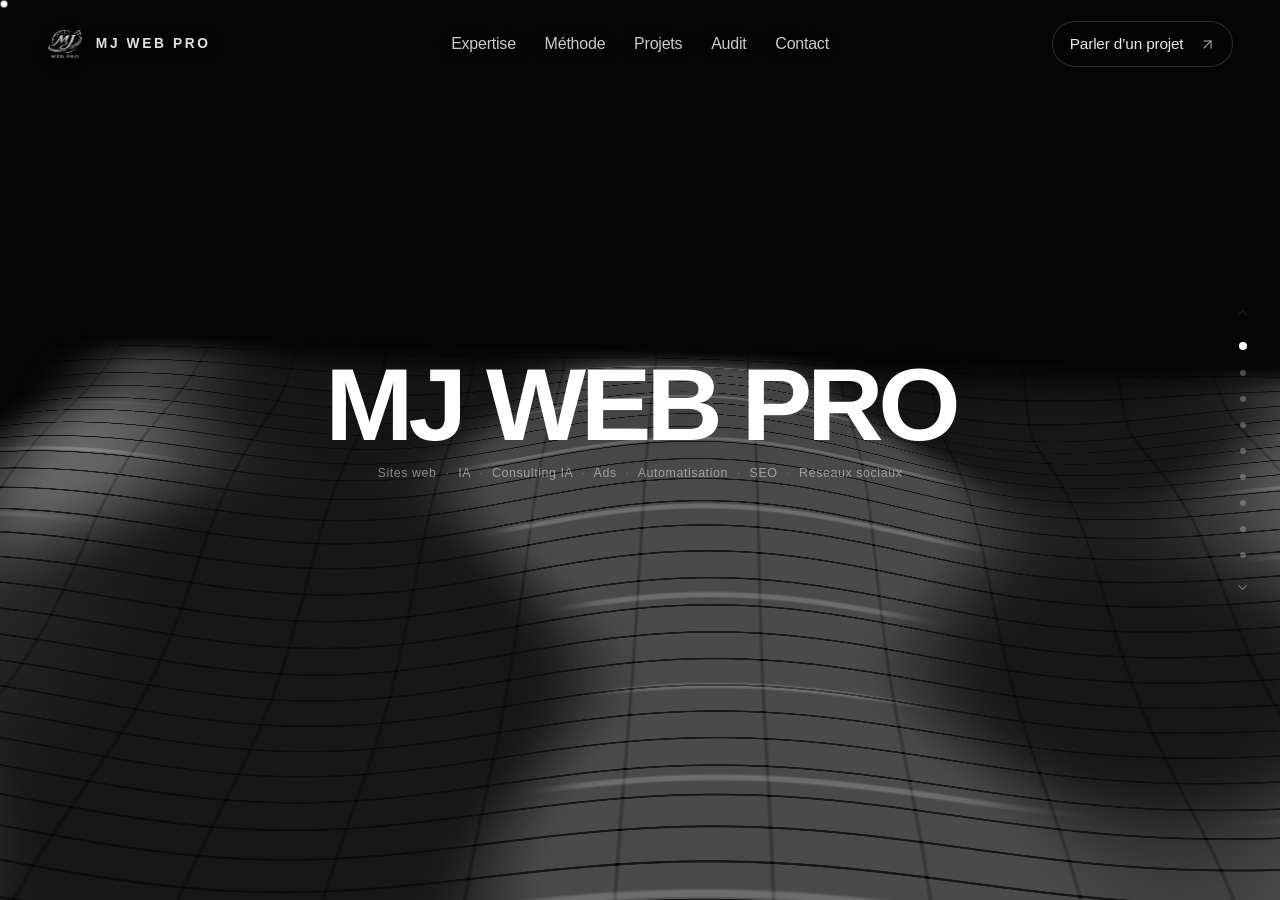
==== index.html @ 145a4f32 "Aerer les contacts sur ordinateur et distinguer les reseaux secondaires" ====
<!doctype html>
<html lang="fr" class="dark bg-[#050505] text-[#ededed]">
  <head>
    <meta http-equiv="Content-Security-Policy" content="default-src 'self'; script-src 'self'; style-src 'self' 'unsafe-inline'; img-src 'self' data:; font-src 'self'; connect-src 'self'; media-src 'self'; object-src 'none'; base-uri 'none'; form-action 'self'; manifest-src 'self'; upgrade-insecure-requests" />
    <meta charset="UTF-8" />
    <meta name="viewport" content="width=device-width, initial-scale=1.0" />
    <title>MJ Web Pro | Agence digitale &amp; accompagnement sur mesure</title>
    <meta name="description" content="MJ Web Pro, votre partenaire pour l&#39;ensemble de vos besoins digitaux. De la stratégie à la réalisation, un accompagnement sur mesure pour développer votre entreprise." />
    <meta property="og:title" content="MJ WEB PRO" />
    <meta property="og:description" content="MJ Web Pro conçoit des sites web, automatisations et solutions IA pour aider les entreprises à être trouvées, convertir et gagner du temps." />
    <meta property="og:type" content="website" />
    <meta name="twitter:card" content="summary_large_image" />
    <meta property="og:url" content="https://mjwebpro.fr/" />
    <link rel="canonical" href="https://mjwebpro.fr/" />
    <script type="application/ld+json">{"@context":"https://schema.org","@type":"Organization","name":"MJ Web Pro","url":"https://mjwebpro.fr/","sameAs":["https://www.instagram.com/mjwebpro","https://www.youtube.com/channel/UC4ksY0fjE5H1-lNxwiElYeQ","https://www.tiktok.com/@mjwebpro","https://www.linkedin.com/company/mj-web-pro/","https://www.facebook.com/profile.php?id=61586849853356"]}</script>
    <meta name="theme-color" content="#000000" />
    <meta name="referrer" content="no-referrer" />
    <meta name="apple-mobile-web-app-capable" content="yes" />
    <meta name="apple-mobile-web-app-status-bar-style" content="black-translucent" />
    <meta name="apple-mobile-web-app-title" content="MJ WEB PRO" />
    <meta name="mobile-web-app-capable" content="yes" />
    <link rel="manifest" href="/manifest.webmanifest" />
    <link rel="apple-touch-icon" href="/mj-web-pro-logo.png" />
    <link rel="icon" href="/favicon.svg?v=4" type="image/svg+xml" />
    <script type="module" crossorigin src="/assets/index-contact-premium-20260923.js"></script>
    <link rel="stylesheet" crossorigin href="/assets/index-contact-premium-20260923.css">
  </head>
  <body class="bg-[#050505] text-[#ededed] overflow-x-hidden antialiased selection:bg-white/20 selection:text-white">
    <div id="root"></div>
  </body>
</html>
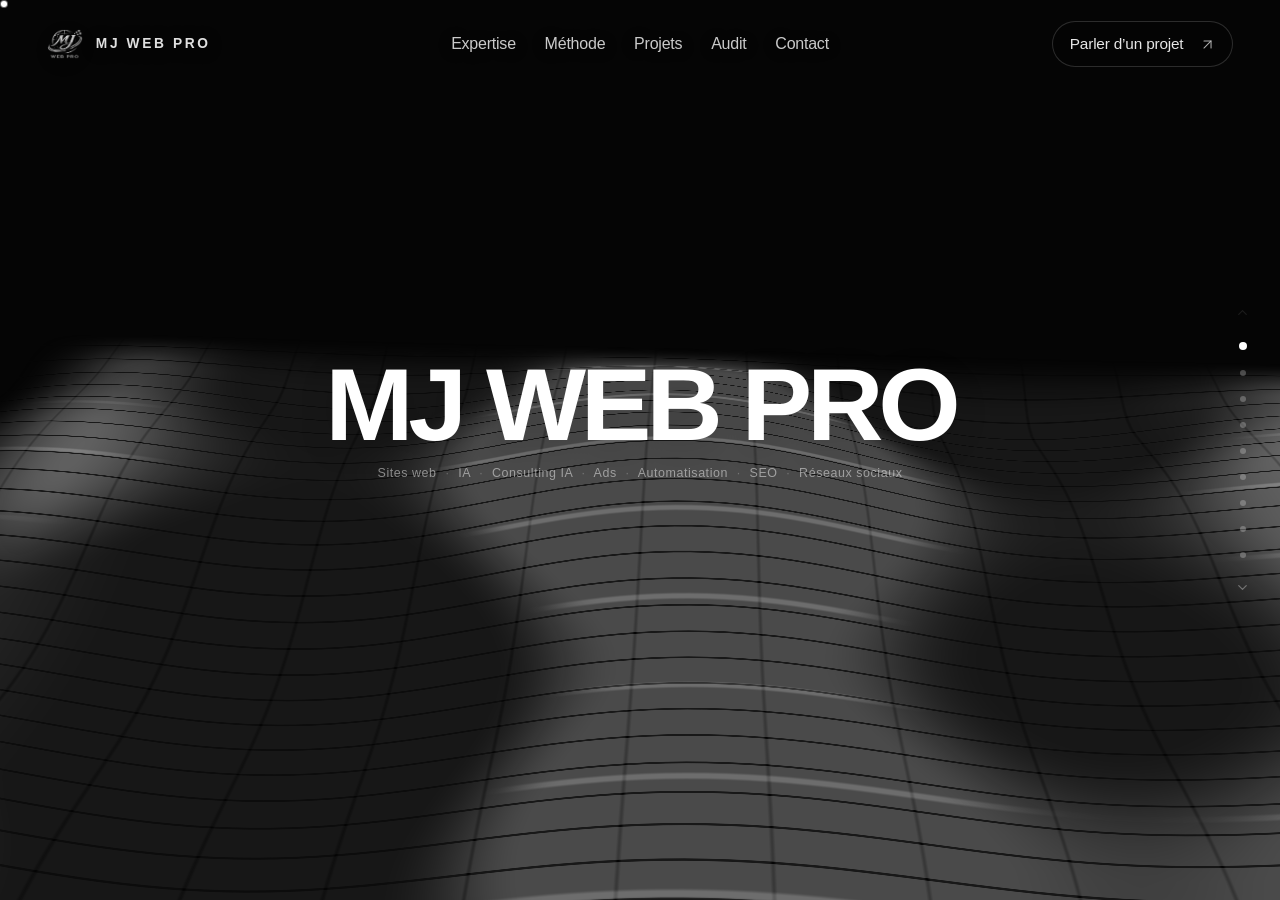
==== commit 989edc18: "Afficher les sept contacts en une colonne lisible sur ordinateur" ====
--- a/index.html
+++ b/index.html
@@ -23,7 +23,7 @@
     <link rel="apple-touch-icon" href="/mj-web-pro-logo.png" />
     <link rel="icon" href="/favicon.svg?v=4" type="image/svg+xml" />
     <script type="module" crossorigin src="/assets/index-contact-premium-20260923.js"></script>
-    <link rel="stylesheet" crossorigin href="/assets/index-contact-premium-20260923.css">
+    <link rel="stylesheet" crossorigin href="/assets/index-contact-vertical-20260923.css">
   </head>
   <body class="bg-[#050505] text-[#ededed] overflow-x-hidden antialiased selection:bg-white/20 selection:text-white">
     <div id="root"></div>
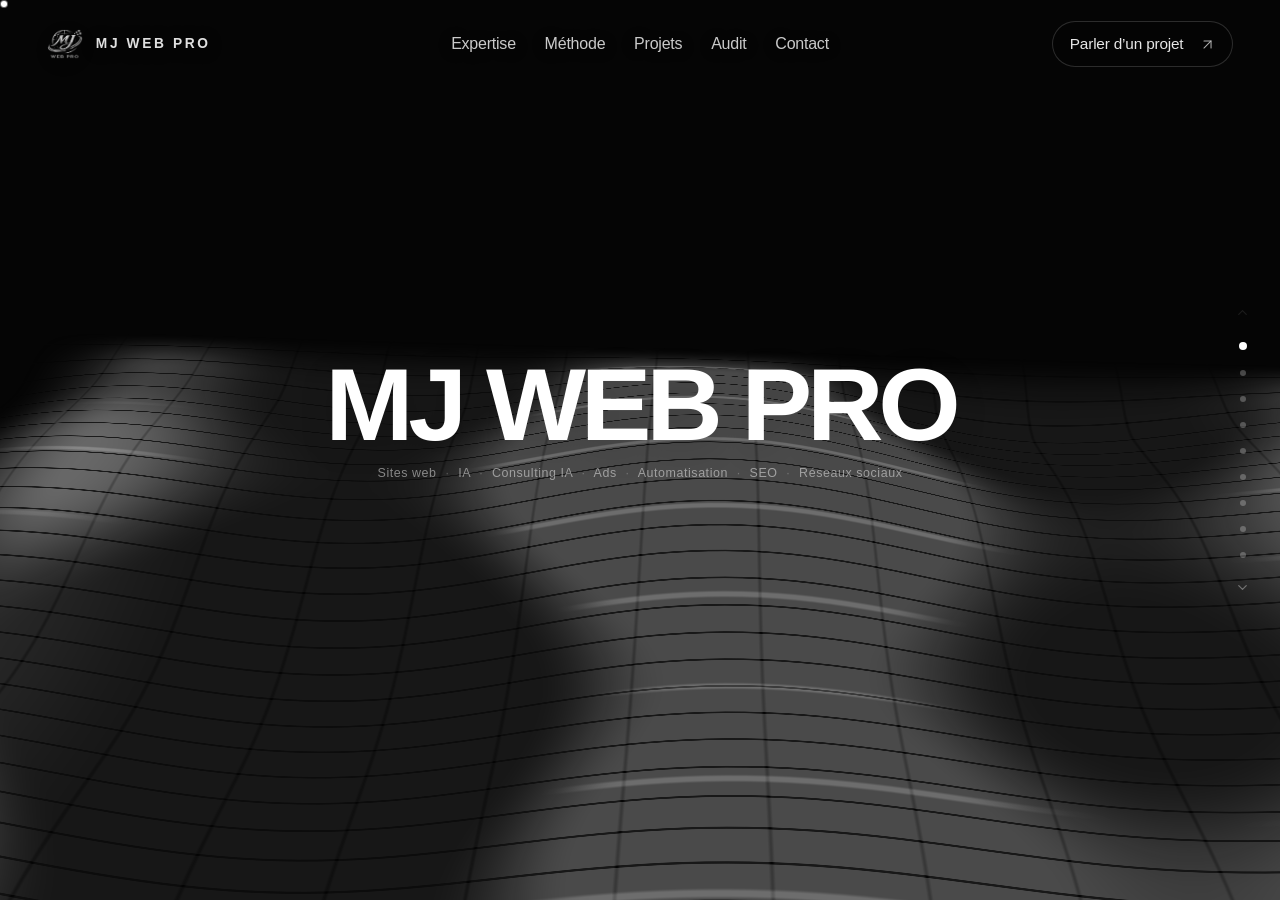
==== commit 880375bd: "Harmoniser bouton projets, texte demonstration et contacts mobile" ====
--- a/index.html
+++ b/index.html
@@ -22,8 +22,8 @@
     <link rel="manifest" href="/manifest.webmanifest" />
     <link rel="apple-touch-icon" href="/mj-web-pro-logo.png" />
     <link rel="icon" href="/favicon.svg?v=4" type="image/svg+xml" />
-    <script type="module" crossorigin src="/assets/index-contact-premium-20260923.js"></script>
-    <link rel="stylesheet" crossorigin href="/assets/index-contact-vertical-20260923.css">
+    <script type="module" crossorigin src="/assets/index-projects-mobile-20260923.js"></script>
+    <link rel="stylesheet" crossorigin href="/assets/index-projects-mobile-20260923.css">
   </head>
   <body class="bg-[#050505] text-[#ededed] overflow-x-hidden antialiased selection:bg-white/20 selection:text-white">
     <div id="root"></div>
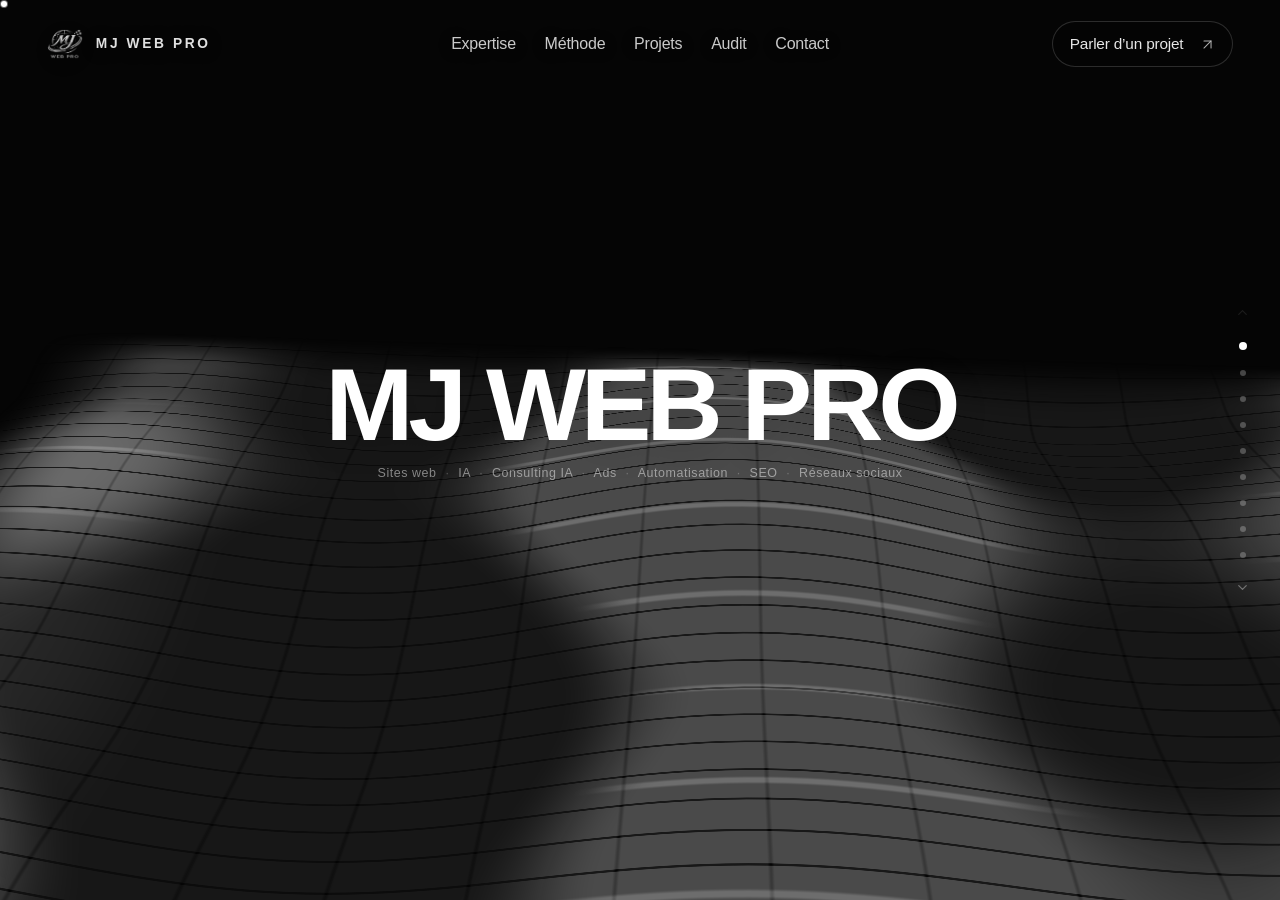
==== commit fcfef4a2: "Clarifier le referencement local et activer le contact email" ====
--- a/index.html
+++ b/index.html
@@ -4,10 +4,10 @@
     <meta http-equiv="Content-Security-Policy" content="default-src 'self'; script-src 'self'; style-src 'self' 'unsafe-inline'; img-src 'self' data:; font-src 'self'; connect-src 'self'; media-src 'self'; object-src 'none'; base-uri 'none'; form-action 'self'; manifest-src 'self'; upgrade-insecure-requests" />
     <meta charset="UTF-8" />
     <meta name="viewport" content="width=device-width, initial-scale=1.0" />
-    <title>MJ Web Pro | Agence digitale &amp; accompagnement sur mesure</title>
-    <meta name="description" content="MJ Web Pro, votre partenaire pour l&#39;ensemble de vos besoins digitaux. De la stratégie à la réalisation, un accompagnement sur mesure pour développer votre entreprise." />
-    <meta property="og:title" content="MJ WEB PRO" />
-    <meta property="og:description" content="MJ Web Pro conçoit des sites web, automatisations et solutions IA pour aider les entreprises à être trouvées, convertir et gagner du temps." />
+    <title>MJ Web Pro | Création de sites internet et visibilité locale à Vannes</title>
+    <meta name="description" content="MJ Web Pro accompagne les artisans, indépendants et petites entreprises du Morbihan : sites internet professionnels, refonte et visibilité locale. Parlons de votre projet." />
+    <meta property="og:title" content="MJ Web Pro | Sites internet et visibilité locale" />
+    <meta property="og:description" content="Création de sites professionnels, refonte et présence locale pour les entreprises, artisans et indépendants de Vannes et du Morbihan." />
     <meta property="og:type" content="website" />
     <meta name="twitter:card" content="summary_large_image" />
     <meta property="og:url" content="https://mjwebpro.fr/" />
@@ -24,9 +24,10 @@
     <link rel="icon" href="/favicon.svg?v=4" type="image/svg+xml" />
     <script type="module" crossorigin src="/assets/index-projects-mobile-20260923.js"></script>
     <link rel="stylesheet" crossorigin href="/assets/index-projects-mobile-20260923.css">
+    <link rel="stylesheet" href="/assets/mj-contact-email-fallback.css" />
+    <script defer src="/assets/mj-contact-email-fallback.js"></script>
   </head>
   <body class="bg-[#050505] text-[#ededed] overflow-x-hidden antialiased selection:bg-white/20 selection:text-white">
     <div id="root"></div>
   </body>
 </html>
-
--- a/assets/mj-contact-email-fallback.css
+++ b/assets/mj-contact-email-fallback.css
@@ -0,0 +1,26 @@
+.mj-email-fallback {
+  grid-column: 1 / -1;
+  box-sizing: border-box;
+  display: flex;
+  align-items: center;
+  justify-content: center;
+  width: 100%;
+  min-height: 48px;
+  margin-top: 0.9rem;
+  padding: 12px 18px;
+  border: 1px solid rgba(255,255,255,.35);
+  border-radius: 12px;
+  background: transparent;
+  color: #f2f2f2;
+  text-align: center;
+  text-decoration: none;
+  font: inherit;
+  font-weight: 550;
+  line-height: 1.45;
+  transition: background .15s ease, border-color .15s ease;
+}
+.mj-email-fallback:hover,.mj-email-fallback:focus-visible{
+  background: rgba(255,255,255,.07);
+  border-color: rgba(255,255,255,.75);
+}
+.mj-email-fallback:focus-visible{outline: 2px solid #fff;outline-offset:3px}
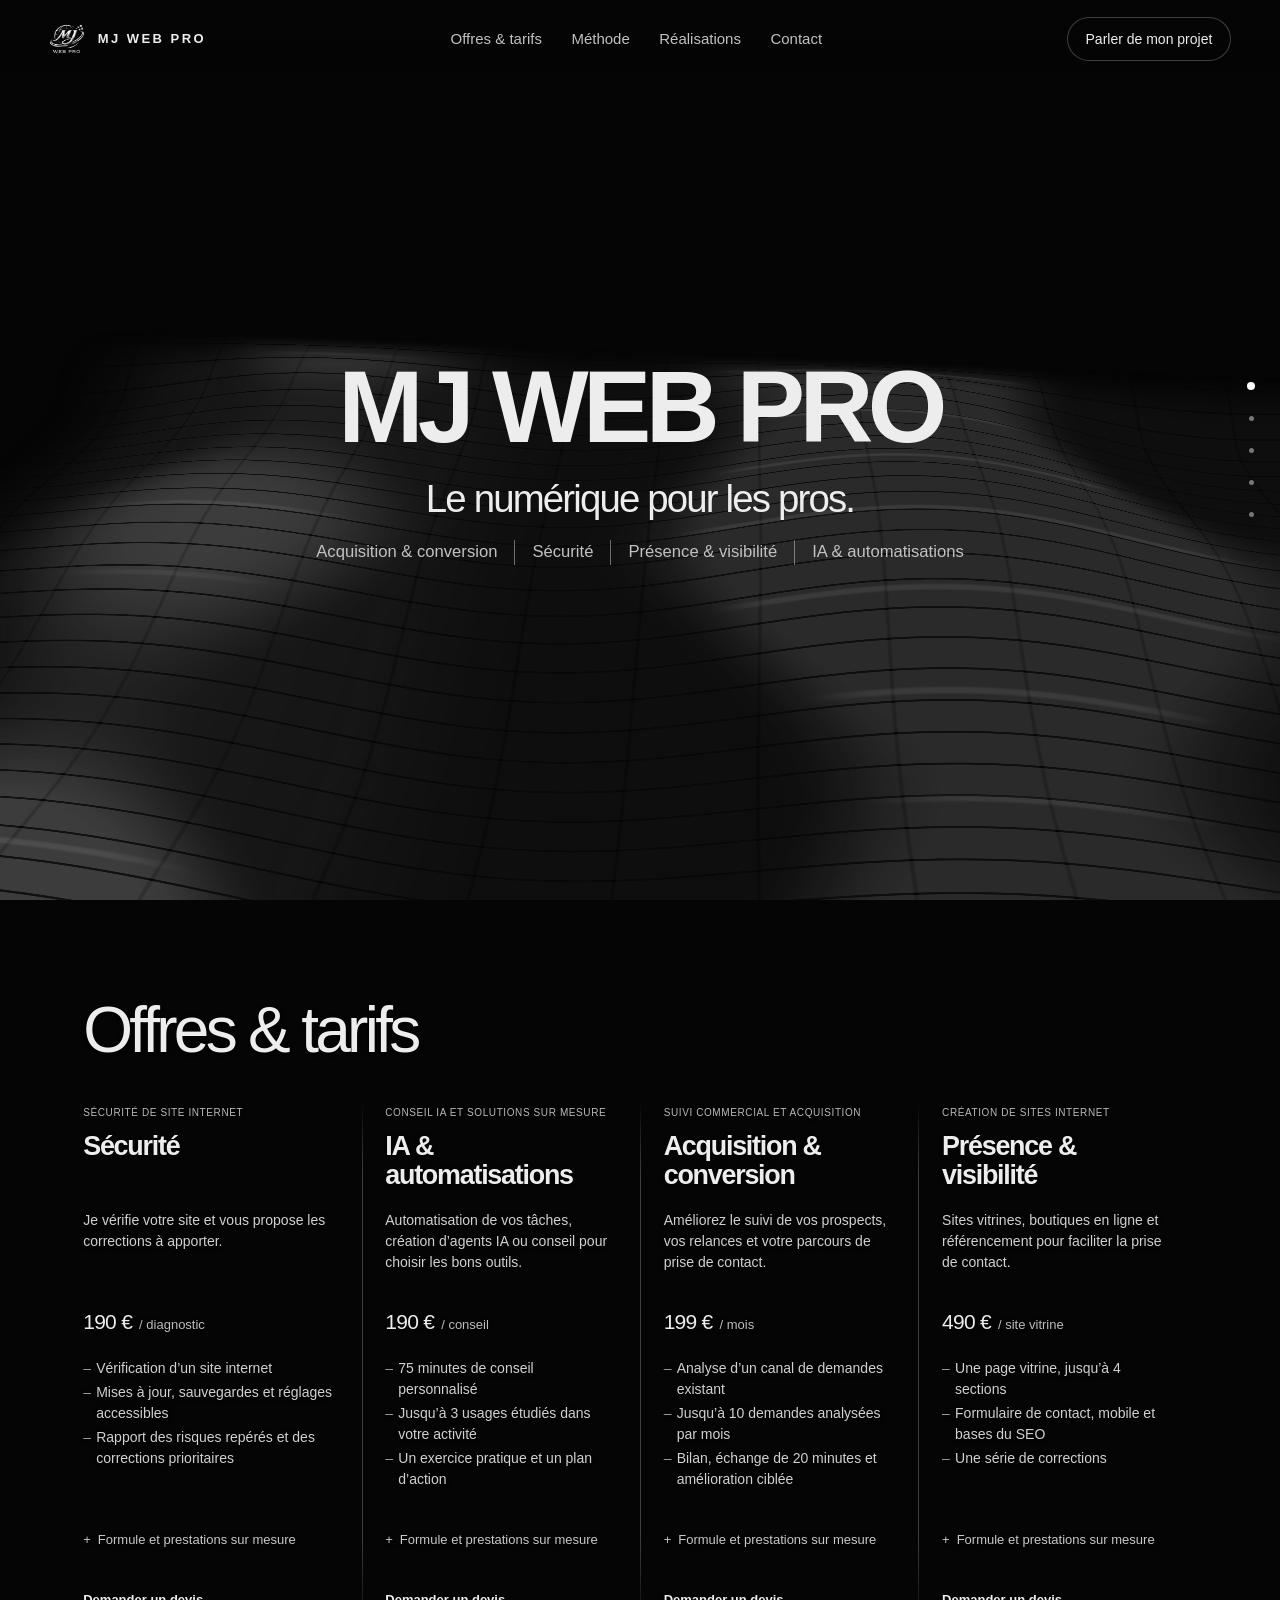
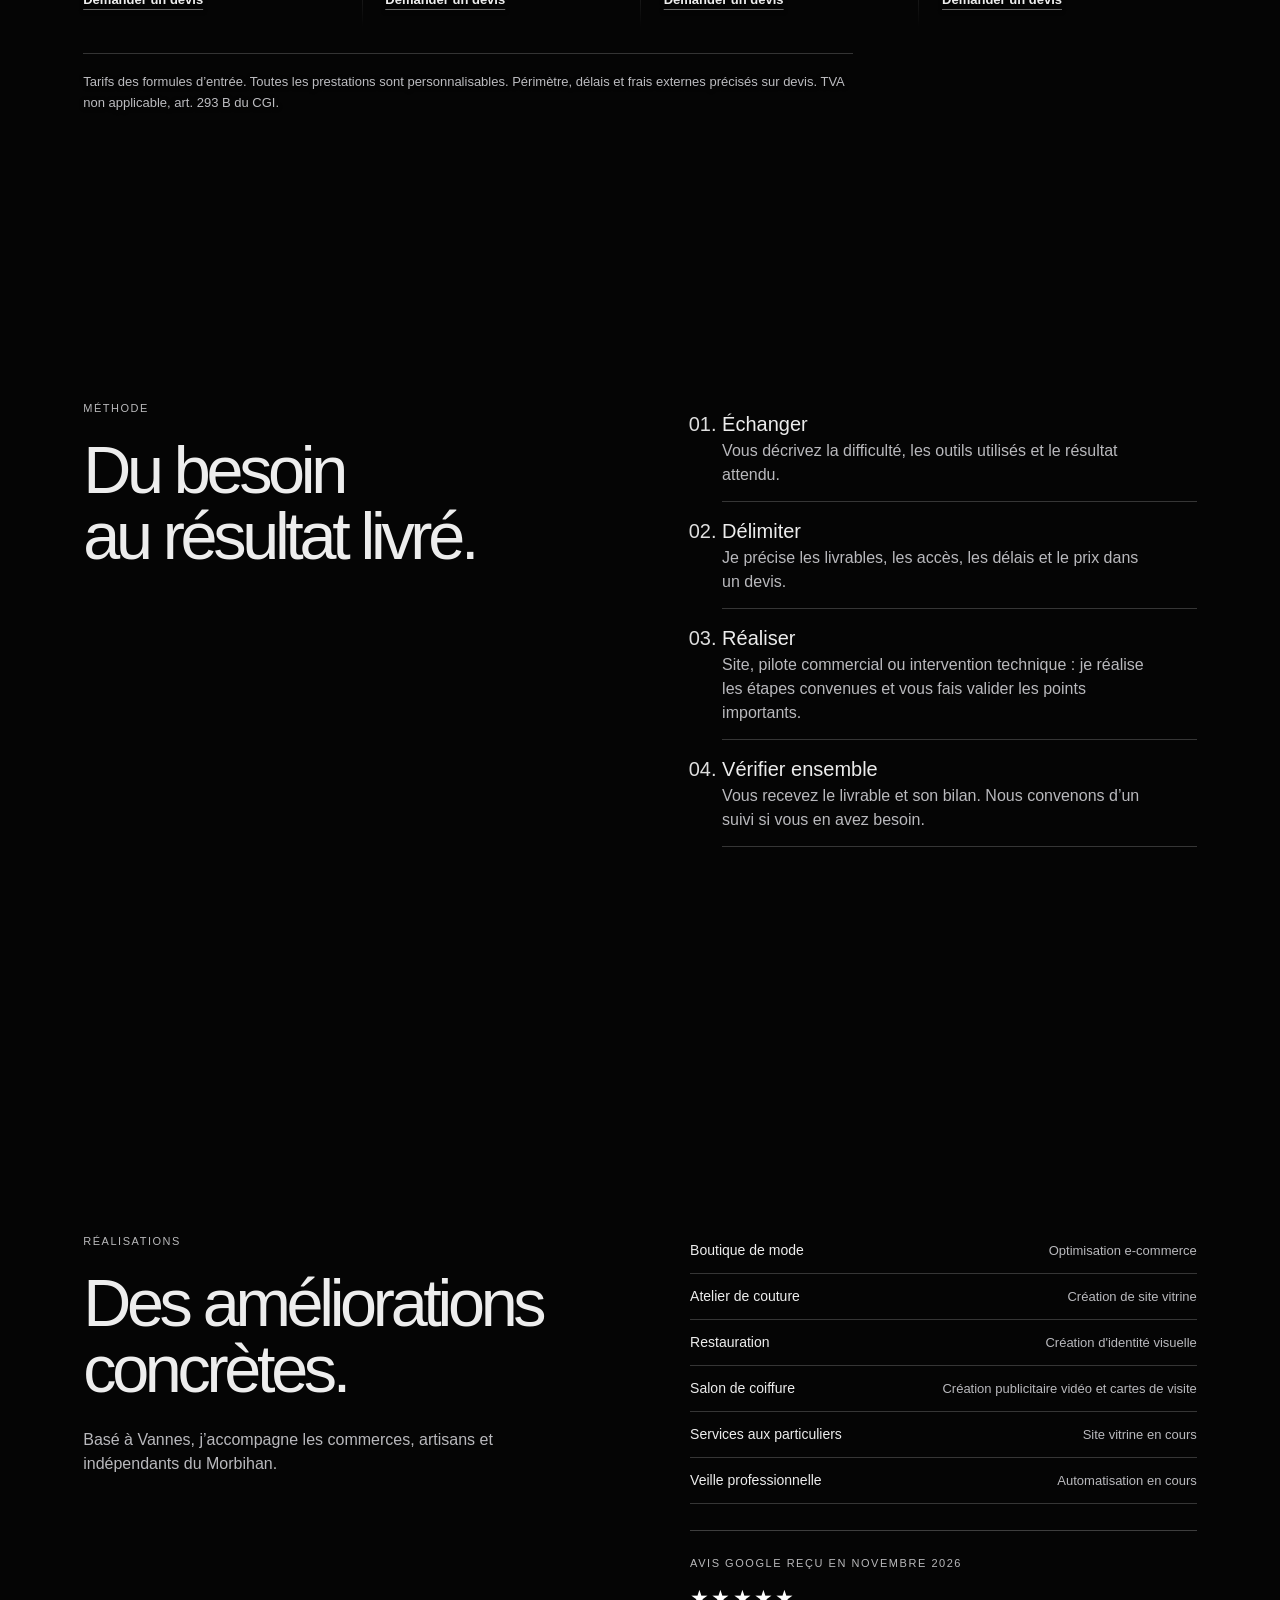
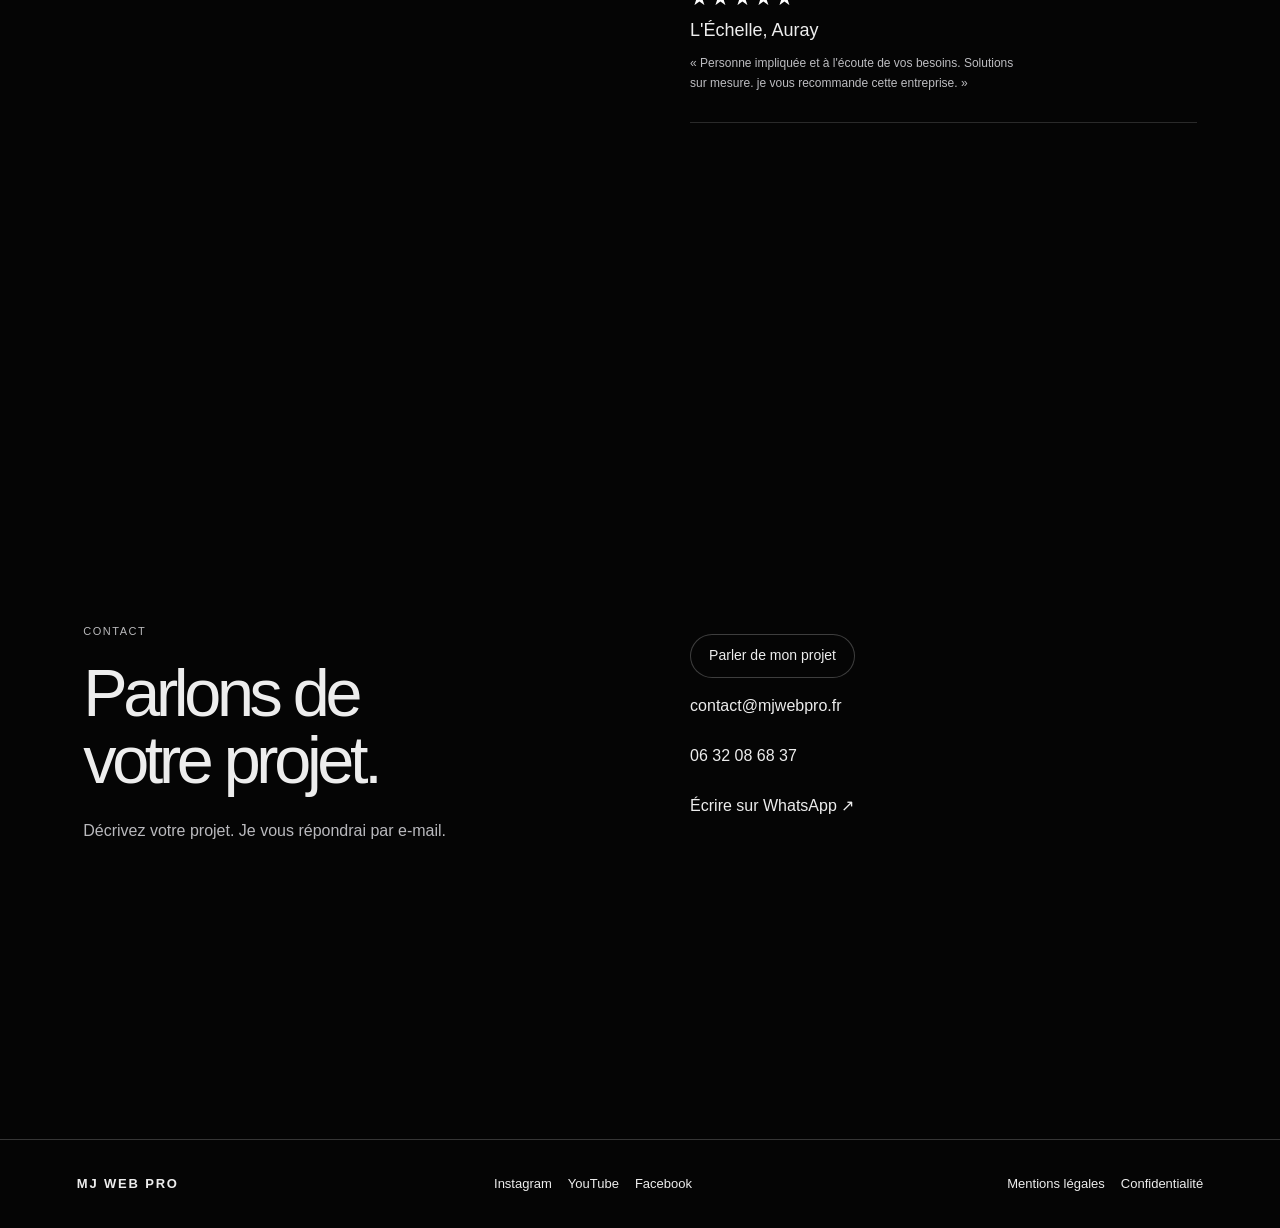
==== commit 2d4d3acd: "Publier MJ Web Pro V9.1 : offres, mobile et contact direct" ====
--- a/index.html
+++ b/index.html
@@ -1,33 +1,83 @@
 <!doctype html>
-<html lang="fr" class="dark bg-[#050505] text-[#ededed]">
-  <head>
-    <meta http-equiv="Content-Security-Policy" content="default-src 'self'; script-src 'self'; style-src 'self' 'unsafe-inline'; img-src 'self' data:; font-src 'self'; connect-src 'self'; media-src 'self'; object-src 'none'; base-uri 'none'; form-action 'self'; manifest-src 'self'; upgrade-insecure-requests" />
-    <meta charset="UTF-8" />
-    <meta name="viewport" content="width=device-width, initial-scale=1.0" />
-    <title>MJ Web Pro | Création de sites internet et visibilité locale à Vannes</title>
-    <meta name="description" content="MJ Web Pro accompagne les artisans, indépendants et petites entreprises du Morbihan : sites internet professionnels, refonte et visibilité locale. Parlons de votre projet." />
-    <meta property="og:title" content="MJ Web Pro | Sites internet et visibilité locale" />
-    <meta property="og:description" content="Création de sites professionnels, refonte et présence locale pour les entreprises, artisans et indépendants de Vannes et du Morbihan." />
-    <meta property="og:type" content="website" />
-    <meta name="twitter:card" content="summary_large_image" />
-    <meta property="og:url" content="https://mjwebpro.fr/" />
-    <link rel="canonical" href="https://mjwebpro.fr/" />
-    <script type="application/ld+json">{"@context":"https://schema.org","@type":"Organization","name":"MJ Web Pro","url":"https://mjwebpro.fr/","sameAs":["https://www.instagram.com/mjwebpro","https://www.youtube.com/channel/UC4ksY0fjE5H1-lNxwiElYeQ","https://www.tiktok.com/@mjwebpro","https://www.linkedin.com/company/mj-web-pro/","https://www.facebook.com/profile.php?id=61586849853356"]}</script>
-    <meta name="theme-color" content="#000000" />
-    <meta name="referrer" content="no-referrer" />
-    <meta name="apple-mobile-web-app-capable" content="yes" />
-    <meta name="apple-mobile-web-app-status-bar-style" content="black-translucent" />
-    <meta name="apple-mobile-web-app-title" content="MJ WEB PRO" />
-    <meta name="mobile-web-app-capable" content="yes" />
-    <link rel="manifest" href="/manifest.webmanifest" />
-    <link rel="apple-touch-icon" href="/mj-web-pro-logo.png" />
-    <link rel="icon" href="/favicon.svg?v=4" type="image/svg+xml" />
-    <script type="module" crossorigin src="/assets/index-projects-mobile-20260923.js"></script>
-    <link rel="stylesheet" crossorigin href="/assets/index-projects-mobile-20260923.css">
-    <link rel="stylesheet" href="/assets/mj-contact-email-fallback.css" />
-    <script defer src="/assets/mj-contact-email-fallback.js"></script>
-  </head>
-  <body class="bg-[#050505] text-[#ededed] overflow-x-hidden antialiased selection:bg-white/20 selection:text-white">
-    <div id="root"></div>
-  </body>
-</html>
+<html lang="fr">
+<head>
+  <meta charset="utf-8">
+  <meta http-equiv="Content-Security-Policy" content="default-src 'none'; script-src 'self' 'sha256-CSI0BeTIZgX3CLYYHfD2xYJKrZpW5PeRhCX03EM3ybU='; style-src 'self'; img-src 'self' data:; connect-src 'self' https://mjwebpro-contact.rapid-dawn-b1df.workers.dev; base-uri 'none'; form-action 'none'; object-src 'none'; manifest-src 'self'">
+  <meta name="viewport" content="width=device-width,initial-scale=1,viewport-fit=cover">
+  
+  <meta name="referrer" content="no-referrer">
+  <meta name="theme-color" content="#050505">
+  <title>Sites internet et services numériques à Vannes | MJ Web Pro</title>
+  <meta name="description" content="Création de sites internet à Vannes dès 490 € pour un site vitrine. E-commerce, sécurité web, acquisition et automatisations IA sur mesure.">
+  
+  <meta property="og:type" content="website">
+  <meta property="og:locale" content="fr_FR">
+  <meta property="og:title" content="Sites internet et services numériques à Vannes | MJ Web Pro">
+  <meta property="og:description" content="Création de sites internet à Vannes dès 490 € pour un site vitrine. E-commerce, sécurité web, acquisition et automatisations IA sur mesure.">
+  <meta property="og:url" content="https://mjwebpro.fr/">
+  <meta property="og:image" content="https://mjwebpro.fr/mj-web-pro-logo.png">
+  <meta name="twitter:card" content="summary">
+  <link rel="icon" href="/assets/brand.webp">
+  <link rel="apple-touch-icon" href="/mj-web-pro-logo.png">
+  <link rel="manifest" href="/manifest.webmanifest">
+  <link rel="stylesheet" href="/assets/site.css">
+  <link rel="stylesheet" href="/assets/offres.css">
+  <link rel="stylesheet" href="/assets/v8-tweaks.css?v=20261117-3d">
+  <link rel="stylesheet" href="/assets/v9-mobile.css?v=20261117-v91">
+  <script type="module" src="/assets/site.js?v=20261117-v9"></script>
+  <script type="module" src="/assets/wave.js?v=20261117-v9"></script>
+  <script type="application/ld+json">{"@context":"https://schema.org","@type":"ProfessionalService","name":"MJ Web Pro","url":"https://mjwebpro.fr/","email":"contact@mjwebpro.fr","telephone":"+33632086837","areaServed":["Vannes","Morbihan"],"address":{"@type":"PostalAddress","addressLocality":"Vannes","postalCode":"56000","addressCountry":"FR"},"sameAs":["https://www.instagram.com/mjwebpro","https://www.youtube.com/channel/UC4ksY0fjE5H1-lNxwiElYeQ","https://www.facebook.com/profile.php?id=61586849853356"]}</script>
+<meta name="robots" content="index,follow"><link rel="canonical" href="https://mjwebpro.fr/">
+</head>
+<body>
+<a class="skip" href="#accueil">Aller au contenu</a>
+<div id="wave" aria-hidden="true"></div>
+<header class="site-header">
+  <a class="brand" href="#accueil" aria-label="MJ Web Pro, accueil"><img src="/assets/brand.webp" width="36" height="36" alt=""><span>MJ WEB PRO</span></a>
+  <nav id="menu" aria-label="Navigation principale"><a class="mobile-nav-extra" href="#accueil">Accueil</a>
+    <a href="#offres">Offres &amp; tarifs</a><a href="#methode">Méthode</a><a href="#projets">Réalisations</a><a href="#contact">Contact</a>
+    <div class="mobile-nav-contact"><small>Un projet ?</small><a href="/projet.html">Parler de mon projet</a><a href="mailto:contact@mjwebpro.fr">contact@mjwebpro.fr</a><a href="https://wa.me/message/RNPAE3U4YJESM1" rel="noreferrer">Écrire sur WhatsApp</a></div>
+  </nav>
+  <div class="top-actions"><a class="pill" href="/projet.html">Parler de mon projet</a><button type="button" id="menu-toggle" aria-label="Ouvrir le menu" aria-expanded="false" aria-controls="menu"><span></span><span></span></button></div>
+</header>
+<main>
+  <section id="accueil" class="scene hero" aria-labelledby="hero-title">
+    <div class="hero-copy"><h1 id="hero-title"><span class="wordmark">MJ WEB PRO</span><span class="position">Le numérique pour les pros.</span></h1>
+    <div class="hero-services" role="group" aria-label="Nos quatre services"><span>Acquisition &amp; conversion</span><span>Sécurité</span><span>Présence &amp; visibilité</span><span>IA &amp; automatisations</span></div></div>
+  </section>
+  <section id="offres" class="scene mj-pricing" aria-labelledby="offer-title">
+    <div class="price-shell">
+      <header><h2 id="offer-title">Offres &amp; tarifs</h2></header>
+      <div class="price-grid">
+        <article id="securite"><small>Sécurité de site internet</small><h3>Sécurité</h3><p class="offer-promise">Je vérifie votre site et vous propose les corrections à apporter.</p><div class="price-block"><p><strong>190 €</strong><span> / diagnostic</span></p></div><ul><li>Vérification d’un site internet</li><li>Mises à jour, sauvegardes et réglages accessibles</li><li>Rapport des risques repérés et des corrections prioritaires</li></ul><details><summary>Formule et prestations sur mesure</summary><p>Diagnostic sans intrusion, avec votre accord. Les corrections de sécurité, la maintenance et les tests d’intrusion ne sont pas inclus.</p><p class="custom-scope"><b>Sur mesure</b> Sécurisation du site et mise en œuvre des corrections sur devis.</p></details><a class="underlink" href="/projet.html?offre=securite">Demander un devis</a><p class="mobile-offer-short">Identifiez les risques de votre site.</p><button type="button" class="mobile-offer-more" aria-label="Voir le détail : Sécurité" aria-expanded="false" aria-controls="detail-securite" data-detail="securite">Voir le détail <span aria-hidden="true">+</span></button></article>
+        <article id="ia"><small>Conseil IA et solutions sur mesure</small><h3>IA &amp; automatisations</h3><p class="offer-promise">Automatisation de vos tâches, création d’agents IA ou conseil pour choisir les bons outils.</p><div class="price-block"><p><strong>190 €</strong><span> / conseil</span></p></div><ul><li>75 minutes de conseil personnalisé</li><li>Jusqu’à 3 usages étudiés dans votre activité</li><li>Un exercice pratique et un plan d’action</li></ul><details><summary>Formule et prestations sur mesure</summary><p>La formule à 190 € couvre la séance de conseil, sans développement ni abonnement.</p><p class="custom-scope"><b>Sur mesure</b> Automatisations n8n, agents IA, intégrations et formation sur mesure. Développement et licences chiffrés sur devis.</p></details><a class="underlink" href="/projet.html?offre=ia">Demander un devis</a><p class="mobile-offer-short">Gagnez du temps sur vos tâches répétitives.</p><button type="button" class="mobile-offer-more" aria-label="Voir le détail : IA &amp; automatisations" aria-expanded="false" aria-controls="detail-ia" data-detail="ia">Voir le détail <span aria-hidden="true">+</span></button></article>
+        <article id="acquisition"><small>Suivi commercial et acquisition</small><h3>Acquisition &amp; conversion</h3><p class="offer-promise">Améliorez le suivi de vos prospects, vos relances et votre parcours de prise de contact.</p><div class="price-block"><p><strong>199 €</strong><span> / mois</span></p></div><ul><li>Analyse d’un canal de demandes existant</li><li>Jusqu’à 10 demandes analysées par mois</li><li>Bilan, échange de 20 minutes et amélioration ciblée</li></ul><details><summary>Formule et prestations sur mesure</summary><p>La formule de suivi à 199 €/mois n’inclut pas la prospection réalisée pour vous, les campagnes publicitaires ni une garantie de résultats.</p><p class="custom-scope"><b>Sur mesure</b> Accompagnement sur mesure : volume supérieur, plusieurs canaux, prospection et optimisation commerciale sur devis.</p></details><a class="underlink" href="/projet.html?offre=acquisition">Demander un devis</a><p class="mobile-offer-short">Ne laissez plus vos demandes sans suite.</p><button type="button" class="mobile-offer-more" aria-label="Voir le détail : Acquisition &amp; conversion" aria-expanded="false" aria-controls="detail-acquisition" data-detail="acquisition">Voir le détail <span aria-hidden="true">+</span></button></article>
+        <article id="presence"><small>Création de sites internet</small><h3>Présence &amp; visibilité</h3><p class="offer-promise">Sites vitrines, boutiques en ligne et référencement pour faciliter la prise de contact.</p><div class="price-block"><p><strong>490 €</strong><span> / site vitrine</span></p></div><ul><li>Une page vitrine, jusqu’à 4 sections</li><li>Formulaire de contact, mobile et bases du SEO</li><li>Une série de corrections</li></ul><details><summary>Formule et prestations sur mesure</summary><p>Modèle adapté à votre activité, avec textes et visuels fournis par vos soins. Domaine et hébergement non inclus.</p><p class="custom-scope"><b>Sur mesure</b> Sites multipages, e-commerce, référencement naturel et campagnes Meta Ads sur devis.</p></details><a class="underlink" href="/projet.html?offre=presence">Demander un devis</a><p class="mobile-offer-short">Présentez et développez votre activité en ligne.</p><button type="button" class="mobile-offer-more" aria-label="Voir le détail : Présence &amp; visibilité" aria-expanded="false" aria-controls="detail-presence" data-detail="presence">Voir le détail <span aria-hidden="true">+</span></button></article>
+      </div>
+      <div class="mobile-offer-panels"><section class="mobile-offer-panel" id="detail-securite" aria-labelledby="detail-title-securite" hidden><h3 id="detail-title-securite">Sécurité</h3><p class="offer-promise">Je vérifie votre site et vous propose les corrections à apporter.</p><div class="price-block"><p><strong>190 €</strong><span> / diagnostic</span></p></div><p class="entry-label">Formule d’entrée</p><ul><li>Vérification d’un site internet</li><li>Mises à jour, sauvegardes et réglages accessibles</li><li>Rapport des risques repérés et des corrections prioritaires</li></ul><p>Diagnostic sans intrusion, avec votre accord. Les corrections de sécurité, la maintenance et les tests d’intrusion ne sont pas inclus.</p><p class="custom-scope"><b>Sur mesure</b> Sécurisation du site et mise en œuvre des corrections sur devis.</p><a class="underlink" href="/projet.html?offre=securite">Demander un devis</a><button type="button" class="detail-close" data-close-detail="securite">Fermer les détails</button></section><section class="mobile-offer-panel" id="detail-ia" aria-labelledby="detail-title-ia" hidden><h3 id="detail-title-ia">IA &amp; automatisations</h3><p class="offer-promise">Automatisation de vos tâches, création d’agents IA ou conseil pour choisir les bons outils.</p><div class="price-block"><p><strong>190 €</strong><span> / conseil</span></p></div><p class="entry-label">Formule d’entrée</p><ul><li>75 minutes de conseil personnalisé</li><li>Jusqu’à 3 usages étudiés dans votre activité</li><li>Un exercice pratique et un plan d’action</li></ul><p>La formule à 190 € couvre la séance de conseil, sans développement ni abonnement.</p><p class="custom-scope"><b>Sur mesure</b> Automatisations n8n, agents IA, intégrations et formation sur mesure. Développement et licences chiffrés sur devis.</p><a class="underlink" href="/projet.html?offre=ia">Demander un devis</a><button type="button" class="detail-close" data-close-detail="ia">Fermer les détails</button></section><section class="mobile-offer-panel" id="detail-acquisition" aria-labelledby="detail-title-acquisition" hidden><h3 id="detail-title-acquisition">Acquisition &amp; conversion</h3><p class="offer-promise">Améliorez le suivi de vos prospects, vos relances et votre parcours de prise de contact.</p><div class="price-block"><p><strong>199 €</strong><span> / mois</span></p></div><p class="entry-label">Formule d’entrée</p><ul><li>Analyse d’un canal de demandes existant</li><li>Jusqu’à 10 demandes analysées par mois</li><li>Bilan, échange de 20 minutes et amélioration ciblée</li></ul><p>La formule de suivi à 199 €/mois n’inclut pas la prospection réalisée pour vous, les campagnes publicitaires ni une garantie de résultats.</p><p class="custom-scope"><b>Sur mesure</b> Accompagnement sur mesure : volume supérieur, plusieurs canaux, prospection et optimisation commerciale sur devis.</p><a class="underlink" href="/projet.html?offre=acquisition">Demander un devis</a><button type="button" class="detail-close" data-close-detail="acquisition">Fermer les détails</button></section><section class="mobile-offer-panel" id="detail-presence" aria-labelledby="detail-title-presence" hidden><h3 id="detail-title-presence">Présence &amp; visibilité</h3><p class="offer-promise">Sites vitrines, boutiques en ligne et référencement pour faciliter la prise de contact.</p><div class="price-block"><p><strong>490 €</strong><span> / site vitrine</span></p></div><p class="entry-label">Formule d’entrée</p><ul><li>Une page vitrine, jusqu’à 4 sections</li><li>Formulaire de contact, mobile et bases du SEO</li><li>Une série de corrections</li></ul><p>Modèle adapté à votre activité, avec textes et visuels fournis par vos soins. Domaine et hébergement non inclus.</p><p class="custom-scope"><b>Sur mesure</b> Sites multipages, e-commerce, référencement naturel et campagnes Meta Ads sur devis.</p><a class="underlink" href="/projet.html?offre=presence">Demander un devis</a><button type="button" class="detail-close" data-close-detail="presence">Fermer les détails</button></section></div>
+      <p class="price-footnote">Tarifs des formules d’entrée. Toutes les prestations sont personnalisables. Périmètre, délais et frais externes précisés sur devis. TVA non applicable, art. 293 B du CGI.</p>
+    </div>
+  </section>
+  <section id="methode" class="scene"><div class="split"><header><small>Méthode</small><h2>Du besoin<br>au résultat livré.</h2></header><ol class="steps">
+    <li><b>Échanger</b><p>Vous décrivez la difficulté, les outils utilisés et le résultat attendu.</p></li>
+    <li><b>Délimiter</b><p>Je précise les livrables, les accès, les délais et le prix dans un devis.</p></li>
+    <li><b>Réaliser</b><p>Site, pilote commercial ou intervention technique : je réalise les étapes convenues et vous fais valider les points importants.</p></li>
+    <li><b>Vérifier ensemble</b><p>Vous recevez le livrable et son bilan. Nous convenons d’un suivi si vous en avez besoin.</p></li></ol></div></section>
+  <section id="projets" class="scene"><div class="split"><header><small>Réalisations</small><h2>Des améliorations<br>concrètes.</h2><p>Basé à Vannes, j’accompagne les commerces, artisans et indépendants du Morbihan.</p></header>
+    <div class="concepts"><div class="client-references" aria-label="Exemples de projets clients">
+      <div><strong>Boutique de mode</strong><span>Optimisation e-commerce</span></div>
+      <div><strong>Atelier de couture</strong><span>Création de site vitrine</span></div>
+      <div><strong>Restauration</strong><span>Création d'identité visuelle</span></div>
+      <div><strong>Salon de coiffure</strong><span>Création publicitaire vidéo et cartes de visite</span></div>
+      <div><strong>Services aux particuliers</strong><span>Site vitrine en cours</span></div>
+      <div><strong>Veille professionnelle</strong><span>Automatisation en cours</span></div>
+    </div>
+    <aside class="verified-review" aria-label="Avis client Google"><small>Avis Google reçu en novembre 2026</small><p class="review-stars" aria-label="5 étoiles sur 5">★★★★★</p><p class="review-title">L'Échelle, Auray</p><p class="review-caption">« Personne impliquée et à l'écoute de vos besoins. Solutions sur mesure. je vous recommande cette entreprise. »</p></aside>
+    </div></div></section>
+  <section id="contact" class="scene"><div class="split"><header><small>Contact</small><h2>Parlons de<br>votre projet.</h2><p>Décrivez votre projet. Je vous répondrai par e-mail.</p></header>
+    <div class="contact-links"><a class="pill" href="/projet.html">Parler de mon projet</a><a href="mailto:contact@mjwebpro.fr">contact@mjwebpro.fr</a><a href="tel:+33632086837">06 32 08 68 37</a><a href="https://wa.me/message/RNPAE3U4YJESM1" rel="noreferrer">Écrire sur WhatsApp ↗</a></div></div></section>
+</main>
+<nav class="rail" aria-label="Navigation entre les sections"><a href="#accueil" aria-label="Accueil"></a><a href="#offres" aria-label="Offres et tarifs"></a><a href="#methode" aria-label="Méthode"></a><a href="#projets" aria-label="Réalisations"></a><a href="#contact" aria-label="Contact"></a></nav>
+<footer><strong>MJ WEB PRO</strong><div><a href="https://www.instagram.com/mjwebpro" rel="noreferrer">Instagram</a><a href="https://www.youtube.com/channel/UC4ksY0fjE5H1-lNxwiElYeQ" rel="noreferrer">YouTube</a><a href="https://www.facebook.com/profile.php?id=61586849853356" rel="noreferrer">Facebook</a></div><div><a href="/mentions-legales.html">Mentions légales</a><a href="/confidentialite.html">Confidentialité</a></div></footer>
+
+</body></html>
--- a/assets/site.css
+++ b/assets/site.css
@@ -0,0 +1,17 @@
+:root{color-scheme:dark;font:16px/1.5 "Helvetica Neue",-apple-system,BlinkMacSystemFont,"Segoe UI",Arial,sans-serif;color:#ededed;background:#050505;--muted:#b9b9bd;--edge:#ffffff32;--top:78px}
+*{box-sizing:border-box}html{scroll-behavior:smooth;scroll-padding-top:var(--top)}body{margin:0}a,button{color:inherit}a{text-decoration:none}button,input,textarea,select{font:inherit}button,summary{cursor:pointer}button{border:0;background:none}button:disabled{cursor:wait;opacity:.55}p,h1,h2,h3,ul,ol{margin:0}button,a,summary,input,select,textarea{-webkit-tap-highlight-color:transparent}:focus-visible{outline:2px solid #fff;outline-offset:4px}a:hover{text-decoration:underline;text-underline-offset:4px}
+#wave{position:fixed;inset:0;pointer-events:none;z-index:-1;overflow:hidden;opacity:.62;transition:opacity .45s}#wave canvas{width:100%;height:100%;display:block}body[data-scene=offres] #wave{opacity:.34}body:has(dialog[open]){overflow:hidden}
+.skip{position:fixed;left:12px;top:-90px;padding:12px;background:#fff;color:#000;z-index:20}.skip:focus{top:10px}
+.site-header{position:fixed;z-index:5;inset:0 0 auto;min-height:var(--top);padding:0 clamp(20px,3.8vw,75px);display:flex;align-items:center;justify-content:space-between;gap:16px;background:linear-gradient(#050505 0%,#050505de 68%,#05050500)}
+.brand{display:flex;align-items:center;gap:13px;letter-spacing:.19em;font-size:13px;font-weight:650;white-space:nowrap}.brand img{object-fit:contain}.pill{display:inline-flex;align-items:center;justify-content:center;gap:14px;min-height:44px;border:1px solid #ffffff3b;border-radius:60px;padding:8px 18px;background:#06060688;font-size:14px}#menu{display:flex;gap:clamp(12px,2.3vw,40px)}#menu a{display:flex;align-items:center;min-height:44px;font-size:15px;color:#c1c1c3}#menu [aria-current]{color:#fff;text-decoration:underline;text-underline-offset:8px}.top-actions{display:flex;align-items:center;gap:5px}#menu-toggle{display:none}
+.scene{width:min(1150px,87%);margin:0 auto;min-height:95svh;display:grid;align-items:center;padding:calc(var(--top) + 20px) 0 60px;scroll-margin-top:0}.hero{text-align:center;min-height:100svh}.hero-copy{max-width:1040px;margin:auto}.wordmark,.position{display:block}.wordmark{font:700 clamp(52px,8vw,126px)/.96 Futura,"Avenir Next","Helvetica Neue",Arial,sans-serif;letter-spacing:-.055em}.position{margin:20px 0 12px;font-size:clamp(23px,3vw,44px);font-weight:500;line-height:1.12;letter-spacing:-.048em}.hero p{color:#c2c2c6;font-size:clamp(16px,1.45vw,21px);max-width:620px;margin:0 auto 15px}.underlink{display:inline-flex;min-height:44px;align-items:center;text-decoration:underline;text-underline-offset:5px;text-decoration-color:#ffffff68;font-weight:550;font-size:14px}
+.split{display:grid;grid-template-columns:1fr 1fr;gap:9%}.split header>p,.steps p,.concepts p{max-width:49ch;color:var(--muted)}.split h2,.legal h1{font-size:clamp(39px,5.2vw,76px);font-weight:500;line-height:1;letter-spacing:-.065em;margin:18px 0 25px}small{font-size:11px;text-transform:uppercase;letter-spacing:.14em;color:#b9b9bb}.steps{list-style:decimal-leading-zero;padding-left:2rem}.steps li,.concepts details{padding:14px 0;border-bottom:1px solid var(--edge)}.steps li::marker{color:#aaa;font-size:12px}.steps b,.concepts summary{font-size:20px;font-weight:500}.concepts summary span{display:block;color:#b8b8bb;font-size:14px}.concepts summary{min-height:44px}.concepts p{margin:10px 0}.contact-links{display:grid;align-content:center;justify-items:start;gap:6px}.contact-links a,footer a{display:inline-flex;align-items:center;min-height:44px}
+.rail{position:fixed;top:50%;right:1%;transform:translateY(-50%);display:grid}.rail a{display:grid;place-items:center;width:32px;height:32px}.rail a:after{content:"";width:5px;height:5px;border-radius:50%;background:#777}.rail [aria-current]:after{background:#fff;width:8px;height:8px}footer{padding:22px 6%;border-top:1px solid var(--edge);display:flex;gap:20px;align-items:center;justify-content:space-between;flex-wrap:wrap;font-size:13px;background:#050505}footer strong{letter-spacing:.14em}footer div{display:flex;gap:16px;flex-wrap:wrap}
+dialog{color:#eee;background:#090909;border:1px solid #555;border-radius:18px;width:min(570px,calc(100% - 24px));max-height:calc(100dvh - 28px);overscroll-behavior:contain;padding:20px clamp(18px,4vw,36px) 28px;overflow:auto}dialog::backdrop{background:#000c}.dialog-top{position:sticky;top:-20px;margin-top:-4px;background:#090909;display:flex;align-items:center;justify-content:space-between;z-index:1}.close{min-width:54px;min-height:44px}dialog h2{margin:15px 0 8px;font-size:clamp(28px,5vw,40px);letter-spacing:-.05em;font-weight:500;line-height:1.08}dialog .intro,.fine,.alternate{color:#bbb;font-size:14px}.fine a,.alternate{text-decoration:underline;text-underline-offset:3px}fieldset{min-width:0;padding:0;margin:14px 0;border:0}label{display:block;font-size:14px;margin:12px 0 0}input,select,textarea{display:block;width:100%;min-height:44px;font-size:16px;border:1px solid #555;background:#151515;color:#fff;border-radius:7px;padding:9px 11px;margin:4px 0}textarea{resize:vertical}.field-row{display:grid;grid-template-columns:1fr 1fr;gap:12px}.trap{position:absolute;width:1px;height:1px;overflow:hidden;clip-path:inset(50%)}[hidden]{display:none!important}.send{border-radius:40px;min-height:44px;background:#eee;color:#111;padding:9px 20px;font-weight:600;margin:15px 0 6px}.alternate{display:inline-flex;align-items:center;min-height:44px;overflow-wrap:anywhere}form [role=status]:not(:empty){margin:10px 0}.legal{width:min(750px,88%);margin:60px auto}.legal section{margin:25px 0}.legal p{margin:8px 0}.legal a{text-decoration:underline}.legal h2{font-size:24px}
+@media(max-width:900px){:root{--top:66px}.site-header{padding-inline:16px}.brand{gap:6px}.brand img{width:29px;height:29px}#menu-toggle{display:grid;place-content:center;gap:5px;min-width:44px;min-height:44px}#menu-toggle span{width:17px;height:1px;background:#fff}#menu{display:none;position:absolute;top:var(--top);inset-inline:0;background:#0c0c0c;border-bottom:1px solid var(--edge);padding:12px 6%}#menu.open{display:grid;gap:0}#menu a{min-height:45px}.rail{display:none}.scene{width:89%}}
+@media(max-width:767px){.scene{min-height:auto;padding:55px 0}.hero{min-height:91svh}.split{grid-template-columns:1fr;gap:20px}.hero-copy{width:100%}.wordmark{font-size:clamp(42px,12vw,72px)}.position{margin-top:16px}.hero p{max-width:33ch}.brand{font-size:11px}.top-actions .pill{font-size:12px;padding:8px 10px;gap:6px}.site-header{gap:6px}.split h2{margin:12px 0 16px}.steps li,.concepts details{padding:10px 0}.consent,.field-row{display:block}dialog{max-height:calc(100dvh - 12px);padding-bottom:max(20px,env(safe-area-inset-bottom))}.rail{display:none}footer{gap:8px}.contact-links{gap:2px}}
+@media(prefers-reduced-motion:reduce){html{scroll-behavior:auto}*,*::after,*::before{animation:none!important;transition:none!important}}
+
+.copy-message{min-height:44px;margin-inline-start:6px;font-size:14px;text-decoration:underline;text-underline-offset:4px}.brand,.legal header a,.legal footer a{min-height:44px}.legal header a,.legal footer a{display:inline-flex;align-items:center}form [role=status]{white-space:pre-line}
+
+.case-study{border-top:1px solid var(--edge);padding-top:18px}.case-study h3{font-size:clamp(24px,2.8vw,36px);font-weight:500;line-height:1.2;letter-spacing:-.05em;margin:14px 0}.case-study p,.case-study li{color:#c7c7ca;font-size:14px}.case-study ul{padding-left:21px;margin:15px 0}.case-study li{padding:4px 0}.case-measure{border-top:1px solid var(--edge);padding-top:15px;display:flex;align-items:flex-start;gap:16px}.case-measure strong{font-size:30px;white-space:nowrap;color:#fff}.case-measure span{font-size:12px}.case-note{margin-top:16px;color:#b9b9bd;font-size:12px}@media(max-width:767px){.case-measure{display:block}.case-measure span{display:block;margin-top:8px}}
--- a/assets/offres.css
+++ b/assets/offres.css
@@ -0,0 +1,78 @@
+.mj-pricing {
+  color:#ededed;
+  font-family:-apple-system,BlinkMacSystemFont,"Helvetica Neue",Arial,sans-serif;
+  --rule:rgba(255,255,255,.24);
+}
+.desktop-pricing {
+  position:fixed;
+  inset:78px 5.4% 18px;
+  z-index:21;
+  overflow:auto;
+  overscroll-behavior:contain;
+  display:flex;
+}
+.price-shell {width:min(100%,1150px);margin:auto;padding:26px 8px;text-shadow:0 1px 4px #000}
+.price-shell header {margin-bottom:clamp(28px,4vh,46px)}
+.price-shell h2 {margin:0 0 9px;font-size:clamp(2.4rem,5vw,4.3rem);line-height:1.03;font-weight:500;letter-spacing:-.058em}
+.price-shell header p,.price-note {font-size:13px;color:#bcbcc0}
+.price-grid {display:grid;grid-template-columns:repeat(4,minmax(0,1fr))}
+.price-grid article {
+  position:relative;
+  padding:5px clamp(14px,1.85vw,28px);
+  display:grid;
+  grid-template-rows:auto minmax(58px,auto) minmax(4.3em,auto) auto 1fr auto;
+  gap:11px;
+}
+.price-grid article:first-child {padding-left:0}
+.price-grid article + article::before {
+  content:"";position:absolute;inset:0 auto 0 0;width:1px;
+  background:linear-gradient(transparent,var(--rule) 14%,var(--rule) 83%,transparent);
+}
+.price-grid small {color:#b9b9bb;letter-spacing:.13em;text-transform:uppercase;font-size:10px}
+.price-grid h3 {font-size:clamp(21px,1.85vw,28px);font-weight:500;line-height:1.1;letter-spacing:-.046em}
+.offer-promise,.price-grid li {font-size:14px;line-height:1.5;color:#d1d1d3}
+.price-block {padding:6px 0}
+.price-block span {font-size:12px;color:#b9b9bb}
+.price-block strong {font-size:clamp(34px,3vw,46px);font-weight:500;letter-spacing:-.06em}
+.price-grid ul {margin:0;padding:0;list-style:none}
+.price-grid li {padding-left:13px;position:relative;margin:3px 0}
+.price-grid li::before {content:'–';position:absolute;left:0;color:#999}
+.price-grid button {
+  justify-self:start;min-height:44px;text-align:left;cursor:pointer;
+  font-size:14px;font-weight:550;color:#f5f5f5;background:transparent;
+  text-underline-offset:5px;text-decoration:underline;text-decoration-color:#ffffff55;
+}
+.price-grid button:hover {text-decoration-color:#fff}
+.price-grid button:focus-visible {outline:2px solid #fff;outline-offset:4px}
+.price-note {max-width:88ch;margin:clamp(20px,3vh,34px) 0 0}
+@media(min-width:768px) and (max-width:1040px) {
+  .price-grid {grid-template-columns:repeat(2,minmax(0,1fr));row-gap:24px}
+  .price-grid article {grid-template-rows:auto auto auto auto 1fr auto}
+  .price-grid article:nth-child(odd) {padding-left:0}
+  .price-grid article:nth-child(odd)::before {display:none}
+}
+.mobile-pricing .price-shell {padding:80px 24px}
+.mobile-pricing .price-grid {display:block}
+.mobile-pricing .price-grid article {display:block;padding:24px 0 16px}
+.mobile-pricing .price-grid article + article::before {
+  inset:0 0 auto;width:auto;height:1px;background:linear-gradient(to right,var(--rule),transparent);
+}
+.mobile-pricing .price-grid h3 {margin:5px 0 8px;font-size:28px}
+.mobile-pricing .price-block {margin-top:8px}
+.mobile-pricing .price-grid ul {margin:5px 0 8px}
+@media(prefers-reduced-motion:no-preference) {
+  .desktop-pricing .price-shell {animation:offer-enter .42s ease-out both}
+  @keyframes offer-enter {from{opacity:0;transform:translateY(4px)}to{opacity:1;transform:none}}
+}
+@media(prefers-reduced-motion:no-preference) {
+  main:has(.desktop-pricing) #scene-entrance {animation:offer-exit .22s ease-out forwards}
+  @keyframes offer-exit {to{opacity:0}}
+}
+/* V7: same V6 columns in normal document flow, including the scope disclosure. */
+#offres .price-shell{width:100%;padding:0}#offres .price-grid article{grid-template-rows:auto minmax(60px,auto) minmax(75px,auto) auto minmax(92px,auto) auto 1fr;align-content:start}
+.price-grid details{font-size:13px;color:#c8c8ca}.price-grid details summary{min-height:44px;display:flex;align-items:center;gap:7px;cursor:pointer}.price-grid summary::before{content:'+'}.price-grid details[open] summary::before{content:'−'}.price-grid details p{padding:0 0 12px}.price-grid .underlink{align-self:end;justify-self:start}.follow-up{border-top:1px solid #ffffff29;margin-top:25px;padding-top:16px;display:flex;gap:20px;align-items:center;justify-content:space-between}.follow-up p{font-size:14px;color:#bbb;max-width:66ch}.follow-up strong{font-size:26px;letter-spacing:-.05em;font-weight:500}.follow-up div:last-child small{display:block;font-size:10px;letter-spacing:.03em;text-transform:none}
+@media(max-width:1040px){#offres .price-grid article{grid-template-rows:auto auto auto auto 1fr auto auto}.price-grid article{padding-top:12px}}
+@media(max-width:767px){.price-grid{display:block}#offres .price-grid article{display:block;padding:22px 0;border-top:1px solid #ffffff2d}.price-grid article+article::before{display:none}.price-grid h3{font-size:27px;margin:4px 0 8px}.price-block{padding:12px 0}.price-shell header{margin-bottom:16px}.follow-up{display:grid;gap:10px}}
+
+#offres .price-grid .offer-feature{background:linear-gradient(180deg,#ffffff0d,transparent 70%);border-top:1px solid #ffffff45}
+#offres .price-grid .offer-feature small{color:#fff}
--- a/assets/v8-tweaks.css
+++ b/assets/v8-tweaks.css
@@ -0,0 +1,48 @@
+/* V8 : ajustements ciblés. La DA, la typographie, le fond Three.js et les sections V7 sont conservés. */
+.hero-copy .position{max-width:960px;margin-left:auto;margin-right:auto}
+.hero-copy p{max-width:780px;line-height:1.65;letter-spacing:.005em}
+#offres .price-grid article{grid-template-rows:auto minmax(66px,auto) minmax(78px,auto) auto 1fr auto auto;row-gap:12px}
+#offres .price-grid h3{overflow-wrap:break-word;hyphens:auto}
+#offres .price-grid .price-block{min-width:0}
+#offres .price-grid .price-block p{display:flex;align-items:baseline;flex-wrap:wrap;gap:0 7px}
+#offres .price-grid .price-block strong{font-variant-numeric:tabular-nums}
+#offres .price-grid .price-block p span{color:#bdbdc0;font-size:13px}
+#offres .price-grid .underlink{font-size:13px;min-height:48px}
+#offres .price-grid details{margin-top:10px;align-self:start}
+#offres .price-grid details summary{min-height:48px}
+.price-footnote{max-width:770px;margin-top:25px;border-top:1px solid #ffffff30;padding-top:18px;color:#bcbcc0;font-size:13px;line-height:1.6}
+.verified-review{margin-top:24px;padding:19px 0;border-top:1px solid #ffffff3b;border-bottom:1px solid #ffffff26}
+.review-stars{color:#fff!important;font-size:21px!important;letter-spacing:.11em;line-height:1.1;margin:12px 0 8px!important}
+.review-title{font-size:18px!important;color:#eee!important;margin:0 0 5px!important}
+.review-caption{font-size:12px!important;color:#bdbdc1!important;line-height:1.65}
+#offres .price-grid a:hover,#offres .price-grid summary:hover{text-decoration-color:#fff}
+@media(max-width:1040px){#offres .price-grid article{grid-template-rows:auto auto auto auto 1fr auto auto}}
+@media(max-width:767px){.hero{min-height:100svh}.hero-copy{padding:0 2px}.hero-copy .position{font-size:clamp(24px,6.4vw,36px)}.hero-copy p{font-size:15px;max-width:35ch;line-height:1.75;margin-top:18px}#offres .price-grid article{display:block;padding:26px 0 28px}.price-grid h3{font-size:clamp(25px,6vw,30px)}.price-block{padding:14px 0}.price-grid li{margin:7px 0}.price-footnote{font-size:12px}#offres .price-grid .underlink{min-height:48px}.verified-review{margin-top:24px}#offres .price-shell{padding:0}}
+@media(max-width:350px){.brand{letter-spacing:.1em}.top-actions .pill{font-size:11px;padding:8px}.wordmark{font-size:clamp(39px,11vw,50px)}.hero-copy p{font-size:14px}}
+
+/* Retouches demandées le 17/11 : séparation des services et méthode. */
+.hero-services{list-style:none;padding:0;margin:20px auto 15px;display:flex;flex-wrap:wrap;justify-content:center;align-items:center;gap:10px 0;color:#c2c2c6;font-size:clamp(13px,1.3vw,19px);line-height:1.5}
+.hero-services li{padding:0 17px;white-space:nowrap}
+.hero-services li+li{border-left:1px solid #ffffff65}
+.steps li::marker{font-size:20px;font-weight:500;color:#dedede}
+#projets .verified-review{margin-top:0}
+@media(max-width:767px){.hero-services{display:grid;grid-template-columns:repeat(2,minmax(0,1fr));gap:0;max-width:365px;font-size:14px;margin-top:22px}.hero-services li{padding:9px 5px;white-space:normal;border-bottom:1px solid #ffffff30}.hero-services li:nth-child(odd){border-left:0}.hero-services li:nth-child(n+3){border-bottom:0}.steps li::marker{font-size:18px}}
+
+
+/* Restauration V8 : aucun changement des offres ni de la méthode. */
+body:has(#wave){isolation:isolate}
+.hero-services{display:flex;justify-content:center;flex-wrap:wrap;gap:12px 0}
+.hero-services span{display:block;padding:0 17px;white-space:nowrap}
+.hero-services span+span{border-left:1px solid #ffffff65}
+.client-references{margin:0 0 26px}
+.client-references div{display:flex;justify-content:space-between;align-items:baseline;gap:14px;padding:12px 0;border-bottom:1px solid var(--edge)}
+.client-references strong{font-size:14px;font-weight:500}
+.client-references span{font-size:13px;color:var(--muted);text-align:right}
+@media(max-width:767px){
+ .hero-services{display:grid;grid-template-columns:repeat(2,minmax(0,1fr));gap:0;max-width:385px;margin:22px auto 15px;font-size:14px}
+ .hero-services span{padding:10px 5px;white-space:normal;border-bottom:1px solid #ffffff30}
+ .hero-services span:nth-child(odd){border-left:0}
+ .hero-services span:nth-child(n+3){border-bottom:0}
+ .client-references div{gap:4px;flex-direction:column;padding:10px 0}
+ .client-references span{text-align:left}
+}
--- a/assets/v9-mobile.css
+++ b/assets/v9-mobile.css
@@ -0,0 +1,84 @@
+/* V9 : version mobile condensée ; le bureau et les sections validées restent intacts. */
+.mobile-nav-extra,.mobile-nav-contact,.mobile-offer-short,.mobile-offer-more,.mobile-offer-panels{display:none!important}
+@media(max-width:900px){
+ .site-header{background:#050505;padding-top:env(safe-area-inset-top,0px);min-height:calc(var(--top) + env(safe-area-inset-top,0px))}
+ #menu{position:fixed;inset:calc(var(--top) + env(safe-area-inset-top,0px)) 0 0;z-index:10;display:flex;flex-direction:column;align-items:stretch;justify-content:flex-start;gap:0;padding:clamp(22px,5vh,48px) 7% max(22px,env(safe-area-inset-bottom));background:#080808;overflow-y:auto;border:0;visibility:hidden;opacity:0;transform:translateY(-12px);pointer-events:none;transition:opacity .28s,transform .28s,visibility .28s}
+ #menu.open{visibility:visible;opacity:1;transform:none;pointer-events:auto;display:flex}
+ #menu>a,#menu .mobile-nav-extra{display:flex!important;min-height:56px;font-size:clamp(24px,7vw,35px);font-weight:500;letter-spacing:-.045em;color:#eee;text-decoration:none!important}
+ #menu .mobile-nav-contact{display:grid!important;gap:0;margin-top:22px;padding-top:21px;border-top:1px solid var(--edge)}
+ #menu .mobile-nav-contact a{min-height:44px;font-size:15px;letter-spacing:0}
+ #menu .mobile-nav-contact small{margin-bottom:5px}
+ #menu-toggle{position:relative}
+ #menu-toggle span{transition:transform .25s}
+ #menu-toggle[aria-expanded=true] span:first-child{transform:translateY(3px) rotate(45deg)}
+ #menu-toggle[aria-expanded=true] span:last-child{transform:translateY(-3px) rotate(-45deg)}
+ html.menu-open,body.menu-open{overflow:hidden;overscroll-behavior:none}
+}
+@media(max-width:767px){
+ body #wave{opacity:.98}
+ body[data-scene=offres] #wave{opacity:.68}
+ #offres{padding:34px 0 32px}
+ #offres .price-shell header{margin-bottom:16px}
+ #offres .price-shell header h2{font-size:clamp(31px,8.2vw,39px)}
+ #offres .price-shell header p{font-size:13px;line-height:1.4}
+ #offres .price-grid{display:grid;grid-template-columns:repeat(2,minmax(0,1fr));gap:0}
+ #offres .price-grid article{display:flex;flex-direction:column;min-width:0;gap:4px;padding:12px 11px 10px 12px;border-top:1px solid #ffffff38}
+ #offres .price-grid article:nth-child(odd){padding-left:0;border-right:1px solid #ffffff38}
+ #offres .price-grid article:nth-child(even){padding-right:0}
+ #offres .price-grid article h3{font-size:clamp(16px,4.5vw,20px);line-height:1.17;letter-spacing:-.035em;margin:3px 0 0;min-height:2.34em;overflow-wrap:normal;hyphens:none}
+ #offres .price-grid article small{font-size:9px;letter-spacing:.08em;line-height:1.25;min-height:1.25em}
+ #offres .price-grid article .price-block{padding:3px 0}
+ #offres .price-grid article .price-block p{display:block}
+ #offres .price-grid article .price-block strong{font-size:clamp(28px,8.5vw,36px);letter-spacing:-.06em}
+ #offres .price-grid article .price-block p span{display:block;font-size:12px;line-height:1.2}
+ #offres .price-grid article>.offer-promise,#offres .price-grid article>ul,#offres .price-grid article>details,#offres .price-grid article>.underlink{display:none}
+ #offres .mobile-offer-short{display:block!important;color:#c7c7ca;font-size:12px;line-height:1.45;min-height:1.45em}
+ #offres .mobile-offer-more{display:flex!important;align-items:center;justify-content:space-between;gap:4px;text-align:left;padding:0;min-height:44px;font-size:13px;line-height:1.25;margin-top:auto}
+ #offres .mobile-offer-more[aria-expanded=true] span{transform:rotate(45deg)}
+ #offres .mobile-offer-panels{display:block!important}
+ #offres .mobile-offer-panel{border-top:1px solid var(--edge);padding:20px 0 16px;scroll-margin-top:8px;color:#ddd;font-size:14px;line-height:1.55}
+ #offres .mobile-offer-panel h3{font-size:23px;font-weight:500;line-height:1.2}
+ #offres .mobile-offer-panel .price-block{padding:8px 0}
+ #offres .mobile-offer-panel ul{padding-left:20px;margin:10px 0}
+ #offres .mobile-offer-panel>p{margin:8px 0}
+ #offres .mobile-offer-panel .underlink,#offres .detail-close{min-height:44px}
+ #offres .detail-close{display:block;text-decoration:underline;color:#b9b9bd;font-size:13px;padding:0}
+ #offres .price-footnote{margin-top:6px;padding-top:11px;font-size:11px;line-height:1.45}
+ #projets{padding:36px 0}
+ #projets .split{gap:12px}
+ #projets .split h2{font-size:clamp(31px,8.3vw,39px);margin:8px 0 10px}
+ #projets header>p{font-size:14px;line-height:1.45}
+ #projets .client-references{display:grid;grid-template-columns:repeat(2,minmax(0,1fr));margin:0 0 12px;gap:0}
+ #projets .client-references div{min-width:0;padding:9px 8px 9px 10px;gap:3px;justify-content:flex-start}
+ #projets .client-references div:nth-child(odd){padding-left:0;border-right:1px solid var(--edge)}
+ #projets .client-references div:nth-child(even){padding-right:0}
+ #projets .client-references strong{font-size:clamp(12px,3.4vw,14px);line-height:1.3}
+ #projets .client-references span{font-size:12px;line-height:1.35}
+ #projets .verified-review{padding:12px 0;margin-top:0}
+ #projets .verified-review small{font-size:10px}
+ #projets .review-stars{margin:7px 0 4px!important;font-size:18px!important}
+ #projets .review-title{font-size:16px!important;margin-bottom:3px!important}
+ #projets .review-caption{font-size:12px!important;line-height:1.45}
+}
+@media(prefers-reduced-motion:reduce){#menu,#menu-toggle span{transition:none!important}}
+
+/* V9.1 — services prioritaires, prix d'entrée secondaires. */
+#offres .price-grid article h3{font-size:clamp(25px,2.1vw,31px);font-weight:600}
+#offres .price-block strong{font-size:21px;letter-spacing:-.035em;font-weight:500}
+#offres .price-grid details .custom-scope{border-top:1px solid var(--edge);padding-top:8px}
+#offres .custom-scope b{display:block;color:#eee;font-weight:600;margin-bottom:3px}
+#offres .price-grid article small{letter-spacing:.06em}
+#offres .entry-label{font-size:11px;text-transform:uppercase;letter-spacing:.1em;color:#aaa}
+@media(max-width:767px){
+ .hero-services{grid-auto-rows:1fr;align-items:stretch}
+ .hero-services span{display:flex;align-items:center;justify-content:center;text-align:center;min-height:43px;font-size:clamp(12px,3.35vw,14px);padding:7px 4px}
+ #offres .price-grid article h3{font-size:clamp(17px,5.2vw,23px);font-weight:600;line-height:1.14;min-height:2.28em;letter-spacing:-.045em;order:1;overflow-wrap:anywhere}
+ #offres .price-grid article small{order:2;min-height:2.5em;line-height:1.25;font-size:9px;margin-top:1px}
+ #offres .mobile-offer-short{order:3;min-height:2.9em;font-size:12px;margin:2px 0}
+ #offres .price-grid article .price-block{order:4;padding:5px 0}
+ #offres .price-grid article .price-block strong{font-size:16px;letter-spacing:-.02em;font-weight:500;color:#ddd}
+ #offres .price-grid article .price-block p span{font-size:11px}
+ #offres .mobile-offer-more{order:5}
+ #offres .mobile-offer-panel{scroll-margin-top:calc(var(--top) + 12px)}
+ #offres .mobile-offer-panel .custom-scope{border-top:1px solid var(--edge);padding-top:9px}
+}
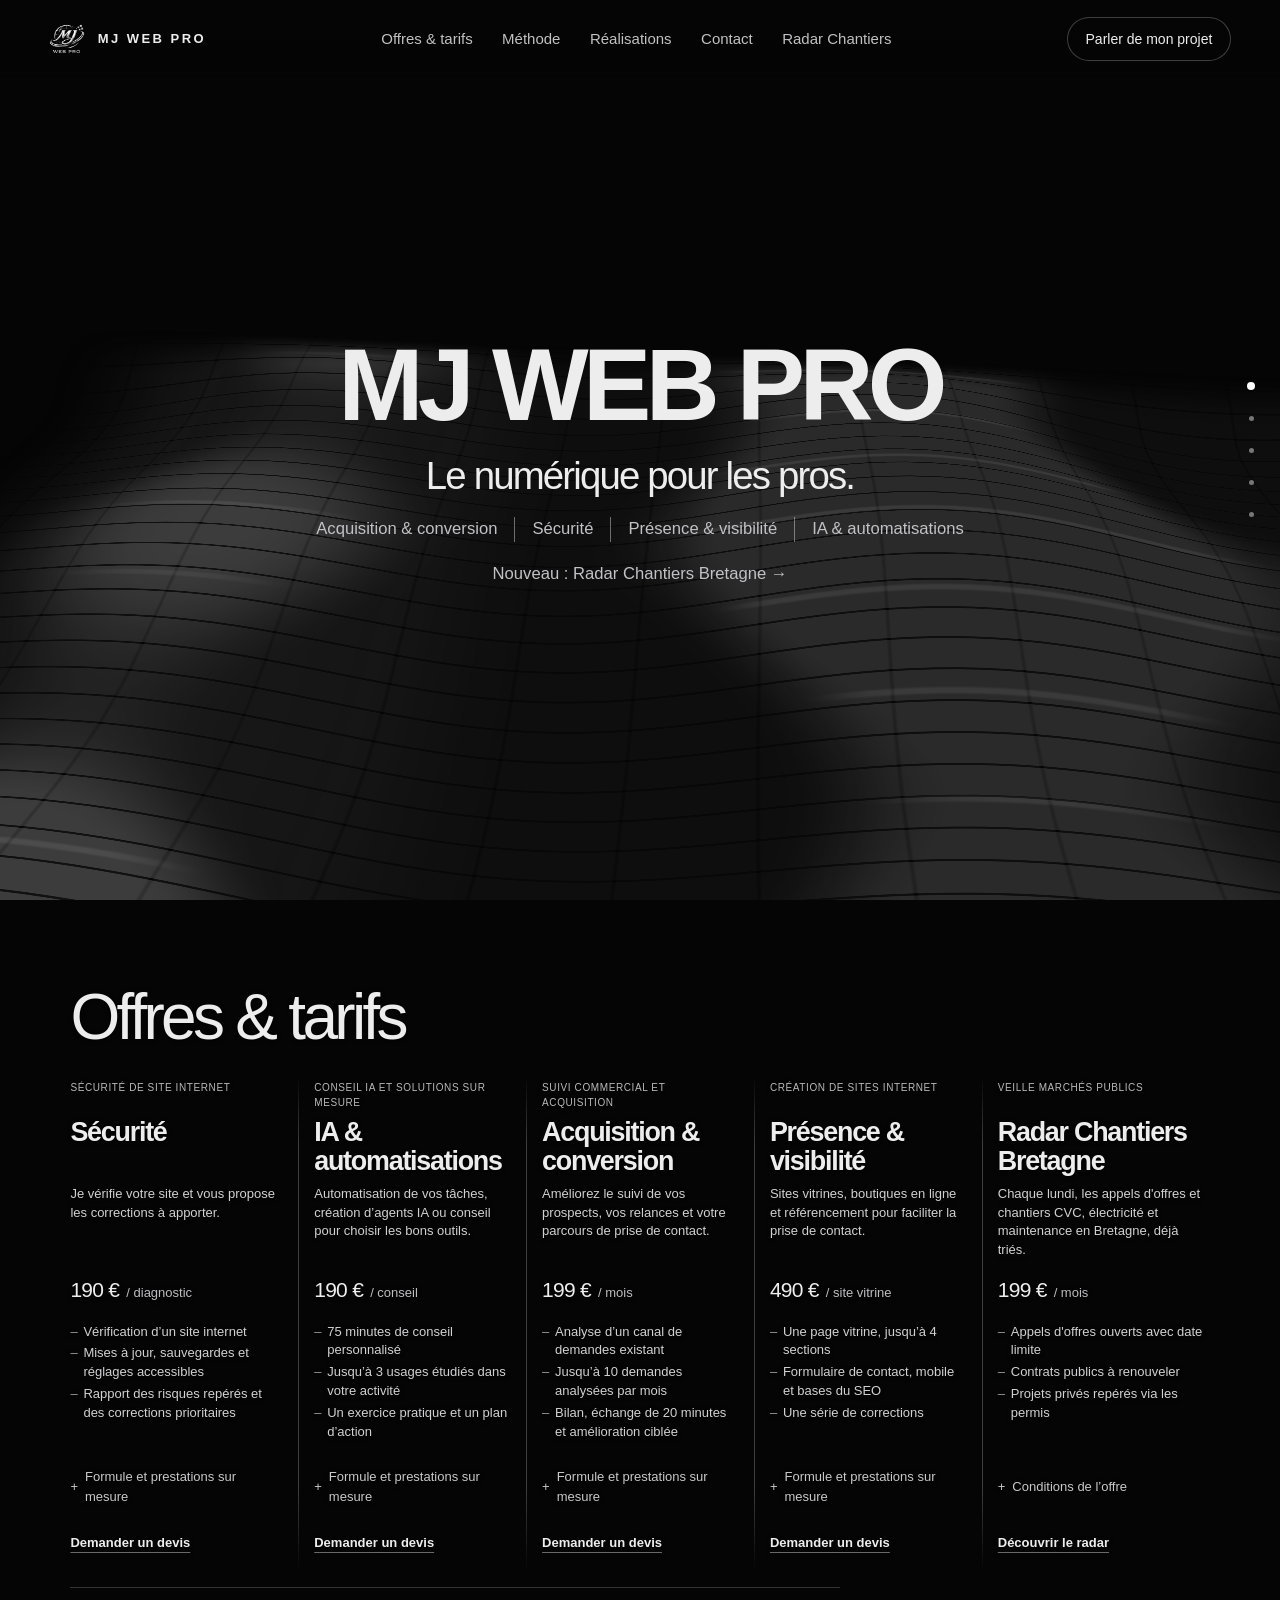
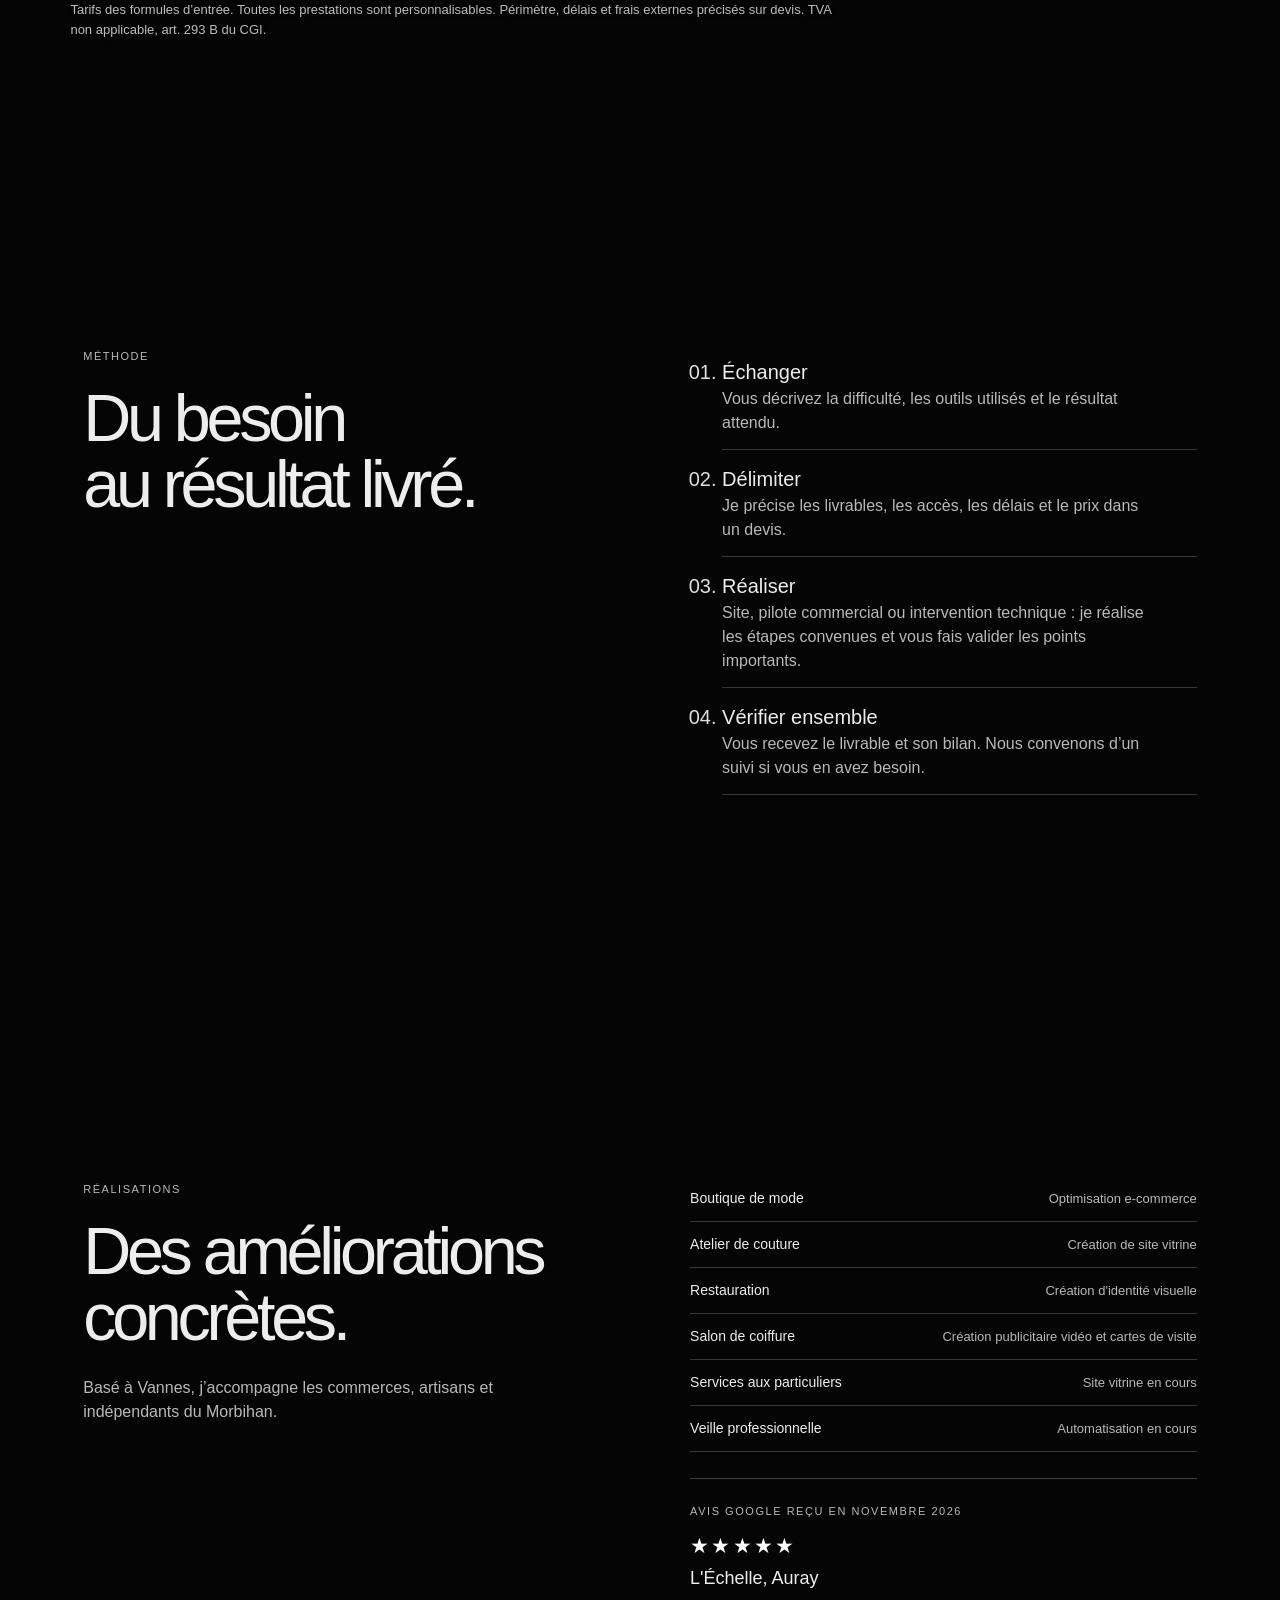
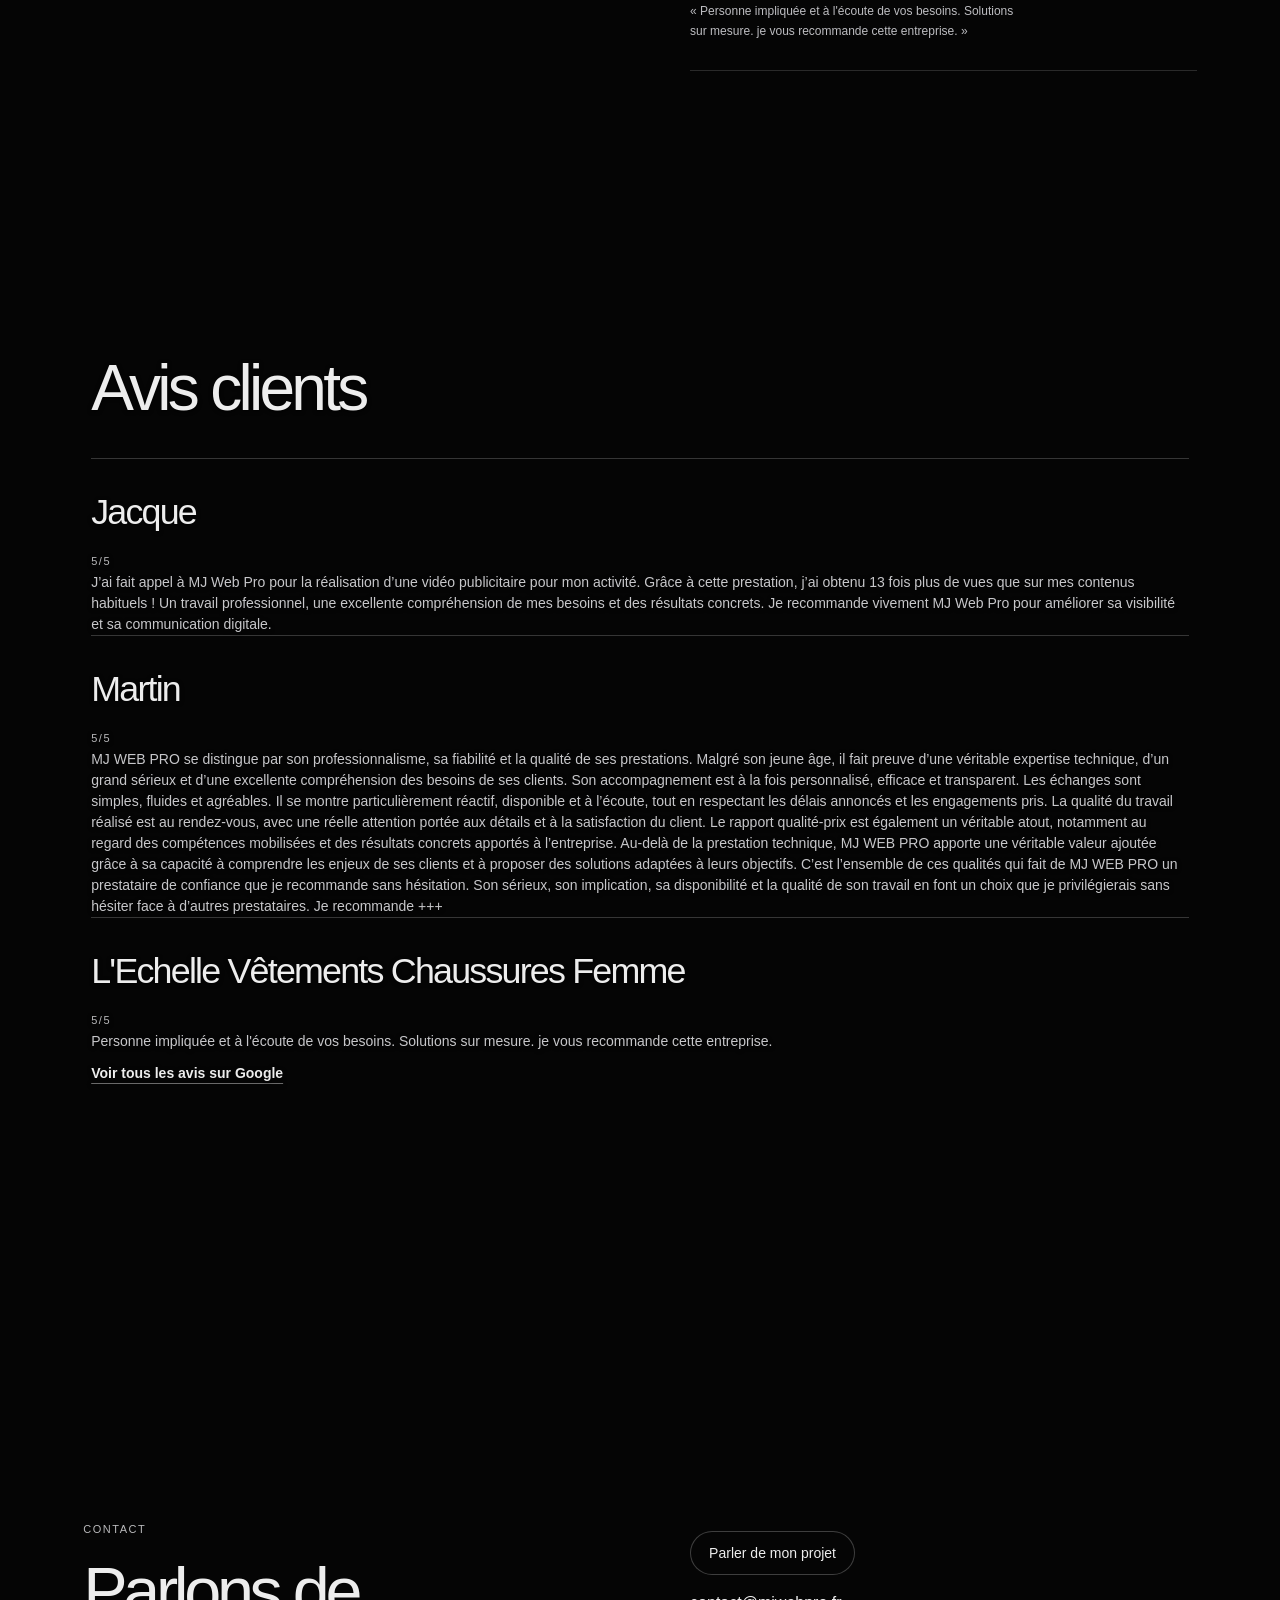
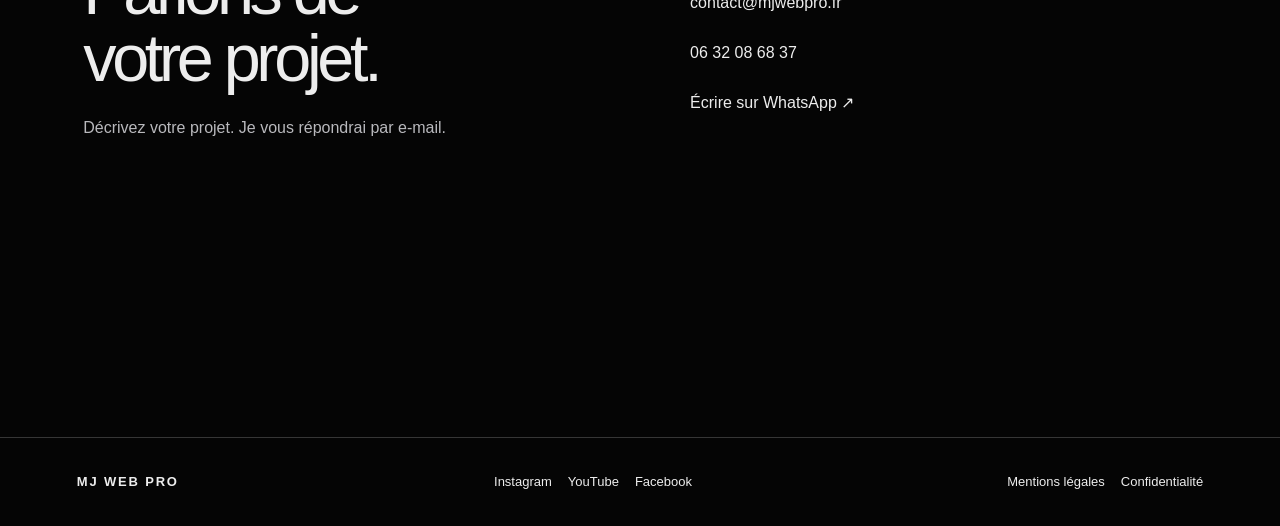
==== commit fea82a9e: "Finaliser Radar Chantiers : formulaire direct, avis clients et navigation commune" ====
--- a/index.html
+++ b/index.html
@@ -20,10 +20,10 @@
   <link rel="icon" href="/assets/brand.webp">
   <link rel="apple-touch-icon" href="/mj-web-pro-logo.png">
   <link rel="manifest" href="/manifest.webmanifest">
-  <link rel="stylesheet" href="/assets/site.css">
-  <link rel="stylesheet" href="/assets/offres.css">
+  <link rel="stylesheet" href="/assets/site.css?v=20261127-motion">
+  <link rel="stylesheet" href="/assets/offres.css?v=20261127-radar-form">
   <link rel="stylesheet" href="/assets/v8-tweaks.css?v=20261117-3d">
-  <link rel="stylesheet" href="/assets/v9-mobile.css?v=20261117-v91">
+  <link rel="stylesheet" href="/assets/v9-mobile.css?v=20261127-radar-five-final">
   <script type="module" src="/assets/site.js?v=20261117-v9"></script>
   <script type="module" src="/assets/wave.js?v=20261117-v9"></script>
   <script type="application/ld+json">{"@context":"https://schema.org","@type":"ProfessionalService","name":"MJ Web Pro","url":"https://mjwebpro.fr/","email":"contact@mjwebpro.fr","telephone":"+33632086837","areaServed":["Vannes","Morbihan"],"address":{"@type":"PostalAddress","addressLocality":"Vannes","postalCode":"56000","addressCountry":"FR"},"sameAs":["https://www.instagram.com/mjwebpro","https://www.youtube.com/channel/UC4ksY0fjE5H1-lNxwiElYeQ","https://www.facebook.com/profile.php?id=61586849853356"]}</script>
@@ -33,9 +33,9 @@
 <a class="skip" href="#accueil">Aller au contenu</a>
 <div id="wave" aria-hidden="true"></div>
 <header class="site-header">
-  <a class="brand" href="#accueil" aria-label="MJ Web Pro, accueil"><img src="/assets/brand.webp" width="36" height="36" alt=""><span>MJ WEB PRO</span></a>
-  <nav id="menu" aria-label="Navigation principale"><a class="mobile-nav-extra" href="#accueil">Accueil</a>
-    <a href="#offres">Offres &amp; tarifs</a><a href="#methode">Méthode</a><a href="#projets">Réalisations</a><a href="#contact">Contact</a>
+  <a class="brand" href="/" aria-label="MJ Web Pro, accueil"><img src="/assets/brand.webp" width="36" height="36" alt=""><span>MJ WEB PRO</span></a>
+  <nav id="menu" aria-label="Navigation principale"><a class="mobile-nav-extra" href="/#accueil">Accueil</a>
+    <a href="/#offres">Offres &amp; tarifs</a><a href="/#methode">Méthode</a><a href="/#projets">Réalisations</a><a href="/#contact">Contact</a><a href="/radar/">Radar Chantiers</a>
     <div class="mobile-nav-contact"><small>Un projet ?</small><a href="/projet.html">Parler de mon projet</a><a href="mailto:contact@mjwebpro.fr">contact@mjwebpro.fr</a><a href="https://wa.me/message/RNPAE3U4YJESM1" rel="noreferrer">Écrire sur WhatsApp</a></div>
   </nav>
   <div class="top-actions"><a class="pill" href="/projet.html">Parler de mon projet</a><button type="button" id="menu-toggle" aria-label="Ouvrir le menu" aria-expanded="false" aria-controls="menu"><span></span><span></span></button></div>
@@ -43,7 +43,7 @@
 <main>
   <section id="accueil" class="scene hero" aria-labelledby="hero-title">
     <div class="hero-copy"><h1 id="hero-title"><span class="wordmark">MJ WEB PRO</span><span class="position">Le numérique pour les pros.</span></h1>
-    <div class="hero-services" role="group" aria-label="Nos quatre services"><span>Acquisition &amp; conversion</span><span>Sécurité</span><span>Présence &amp; visibilité</span><span>IA &amp; automatisations</span></div></div>
+    <div class="hero-services" role="group" aria-label="Nos quatre services"><span>Acquisition &amp; conversion</span><span>Sécurité</span><span>Présence &amp; visibilité</span><span>IA &amp; automatisations</span></div><div class="hero-services"><a href="/radar/"><span>Nouveau : Radar Chantiers Bretagne →</span></a></div></div>
   </section>
   <section id="offres" class="scene mj-pricing" aria-labelledby="offer-title">
     <div class="price-shell">
@@ -53,8 +53,9 @@
         <article id="ia"><small>Conseil IA et solutions sur mesure</small><h3>IA &amp; automatisations</h3><p class="offer-promise">Automatisation de vos tâches, création d’agents IA ou conseil pour choisir les bons outils.</p><div class="price-block"><p><strong>190 €</strong><span> / conseil</span></p></div><ul><li>75 minutes de conseil personnalisé</li><li>Jusqu’à 3 usages étudiés dans votre activité</li><li>Un exercice pratique et un plan d’action</li></ul><details><summary>Formule et prestations sur mesure</summary><p>La formule à 190 € couvre la séance de conseil, sans développement ni abonnement.</p><p class="custom-scope"><b>Sur mesure</b> Automatisations n8n, agents IA, intégrations et formation sur mesure. Développement et licences chiffrés sur devis.</p></details><a class="underlink" href="/projet.html?offre=ia">Demander un devis</a><p class="mobile-offer-short">Gagnez du temps sur vos tâches répétitives.</p><button type="button" class="mobile-offer-more" aria-label="Voir le détail : IA &amp; automatisations" aria-expanded="false" aria-controls="detail-ia" data-detail="ia">Voir le détail <span aria-hidden="true">+</span></button></article>
         <article id="acquisition"><small>Suivi commercial et acquisition</small><h3>Acquisition &amp; conversion</h3><p class="offer-promise">Améliorez le suivi de vos prospects, vos relances et votre parcours de prise de contact.</p><div class="price-block"><p><strong>199 €</strong><span> / mois</span></p></div><ul><li>Analyse d’un canal de demandes existant</li><li>Jusqu’à 10 demandes analysées par mois</li><li>Bilan, échange de 20 minutes et amélioration ciblée</li></ul><details><summary>Formule et prestations sur mesure</summary><p>La formule de suivi à 199 €/mois n’inclut pas la prospection réalisée pour vous, les campagnes publicitaires ni une garantie de résultats.</p><p class="custom-scope"><b>Sur mesure</b> Accompagnement sur mesure : volume supérieur, plusieurs canaux, prospection et optimisation commerciale sur devis.</p></details><a class="underlink" href="/projet.html?offre=acquisition">Demander un devis</a><p class="mobile-offer-short">Ne laissez plus vos demandes sans suite.</p><button type="button" class="mobile-offer-more" aria-label="Voir le détail : Acquisition &amp; conversion" aria-expanded="false" aria-controls="detail-acquisition" data-detail="acquisition">Voir le détail <span aria-hidden="true">+</span></button></article>
         <article id="presence"><small>Création de sites internet</small><h3>Présence &amp; visibilité</h3><p class="offer-promise">Sites vitrines, boutiques en ligne et référencement pour faciliter la prise de contact.</p><div class="price-block"><p><strong>490 €</strong><span> / site vitrine</span></p></div><ul><li>Une page vitrine, jusqu’à 4 sections</li><li>Formulaire de contact, mobile et bases du SEO</li><li>Une série de corrections</li></ul><details><summary>Formule et prestations sur mesure</summary><p>Modèle adapté à votre activité, avec textes et visuels fournis par vos soins. Domaine et hébergement non inclus.</p><p class="custom-scope"><b>Sur mesure</b> Sites multipages, e-commerce, référencement naturel et campagnes Meta Ads sur devis.</p></details><a class="underlink" href="/projet.html?offre=presence">Demander un devis</a><p class="mobile-offer-short">Présentez et développez votre activité en ligne.</p><button type="button" class="mobile-offer-more" aria-label="Voir le détail : Présence &amp; visibilité" aria-expanded="false" aria-controls="detail-presence" data-detail="presence">Voir le détail <span aria-hidden="true">+</span></button></article>
+        <article id="radar-offre"><small>Veille marchés publics</small><h3>Radar Chantiers Bretagne</h3><p class="offer-promise">Chaque lundi, les appels d'offres et chantiers CVC, électricité et maintenance en Bretagne, déjà triés.</p><div class="price-block"><p><strong>199 €</strong><span> / mois</span></p></div><ul><li>Appels d'offres ouverts avec date limite</li><li>Contrats publics à renouveler</li><li>Projets privés repérés via les permis</li></ul><details><summary>Conditions de l’offre</summary><p>Engagement 3 mois. Mise en service offerte aux 5 premiers clients.</p></details><a class="underlink" href="/radar/">Découvrir le radar</a><p class="mobile-offer-short">Appels d'offres et chantiers CVC, déjà triés.</p><button type="button" class="mobile-offer-more" aria-label="Voir le détail : Radar Chantiers Bretagne" aria-expanded="false" aria-controls="detail-radar" data-detail="radar">Voir le détail <span aria-hidden="true">+</span></button></article>
       </div>
-      <div class="mobile-offer-panels"><section class="mobile-offer-panel" id="detail-securite" aria-labelledby="detail-title-securite" hidden><h3 id="detail-title-securite">Sécurité</h3><p class="offer-promise">Je vérifie votre site et vous propose les corrections à apporter.</p><div class="price-block"><p><strong>190 €</strong><span> / diagnostic</span></p></div><p class="entry-label">Formule d’entrée</p><ul><li>Vérification d’un site internet</li><li>Mises à jour, sauvegardes et réglages accessibles</li><li>Rapport des risques repérés et des corrections prioritaires</li></ul><p>Diagnostic sans intrusion, avec votre accord. Les corrections de sécurité, la maintenance et les tests d’intrusion ne sont pas inclus.</p><p class="custom-scope"><b>Sur mesure</b> Sécurisation du site et mise en œuvre des corrections sur devis.</p><a class="underlink" href="/projet.html?offre=securite">Demander un devis</a><button type="button" class="detail-close" data-close-detail="securite">Fermer les détails</button></section><section class="mobile-offer-panel" id="detail-ia" aria-labelledby="detail-title-ia" hidden><h3 id="detail-title-ia">IA &amp; automatisations</h3><p class="offer-promise">Automatisation de vos tâches, création d’agents IA ou conseil pour choisir les bons outils.</p><div class="price-block"><p><strong>190 €</strong><span> / conseil</span></p></div><p class="entry-label">Formule d’entrée</p><ul><li>75 minutes de conseil personnalisé</li><li>Jusqu’à 3 usages étudiés dans votre activité</li><li>Un exercice pratique et un plan d’action</li></ul><p>La formule à 190 € couvre la séance de conseil, sans développement ni abonnement.</p><p class="custom-scope"><b>Sur mesure</b> Automatisations n8n, agents IA, intégrations et formation sur mesure. Développement et licences chiffrés sur devis.</p><a class="underlink" href="/projet.html?offre=ia">Demander un devis</a><button type="button" class="detail-close" data-close-detail="ia">Fermer les détails</button></section><section class="mobile-offer-panel" id="detail-acquisition" aria-labelledby="detail-title-acquisition" hidden><h3 id="detail-title-acquisition">Acquisition &amp; conversion</h3><p class="offer-promise">Améliorez le suivi de vos prospects, vos relances et votre parcours de prise de contact.</p><div class="price-block"><p><strong>199 €</strong><span> / mois</span></p></div><p class="entry-label">Formule d’entrée</p><ul><li>Analyse d’un canal de demandes existant</li><li>Jusqu’à 10 demandes analysées par mois</li><li>Bilan, échange de 20 minutes et amélioration ciblée</li></ul><p>La formule de suivi à 199 €/mois n’inclut pas la prospection réalisée pour vous, les campagnes publicitaires ni une garantie de résultats.</p><p class="custom-scope"><b>Sur mesure</b> Accompagnement sur mesure : volume supérieur, plusieurs canaux, prospection et optimisation commerciale sur devis.</p><a class="underlink" href="/projet.html?offre=acquisition">Demander un devis</a><button type="button" class="detail-close" data-close-detail="acquisition">Fermer les détails</button></section><section class="mobile-offer-panel" id="detail-presence" aria-labelledby="detail-title-presence" hidden><h3 id="detail-title-presence">Présence &amp; visibilité</h3><p class="offer-promise">Sites vitrines, boutiques en ligne et référencement pour faciliter la prise de contact.</p><div class="price-block"><p><strong>490 €</strong><span> / site vitrine</span></p></div><p class="entry-label">Formule d’entrée</p><ul><li>Une page vitrine, jusqu’à 4 sections</li><li>Formulaire de contact, mobile et bases du SEO</li><li>Une série de corrections</li></ul><p>Modèle adapté à votre activité, avec textes et visuels fournis par vos soins. Domaine et hébergement non inclus.</p><p class="custom-scope"><b>Sur mesure</b> Sites multipages, e-commerce, référencement naturel et campagnes Meta Ads sur devis.</p><a class="underlink" href="/projet.html?offre=presence">Demander un devis</a><button type="button" class="detail-close" data-close-detail="presence">Fermer les détails</button></section></div>
+      <div class="mobile-offer-panels"><section class="mobile-offer-panel" id="detail-securite" aria-labelledby="detail-title-securite" hidden><h3 id="detail-title-securite">Sécurité</h3><p class="offer-promise">Je vérifie votre site et vous propose les corrections à apporter.</p><div class="price-block"><p><strong>190 €</strong><span> / diagnostic</span></p></div><p class="entry-label">Formule d’entrée</p><ul><li>Vérification d’un site internet</li><li>Mises à jour, sauvegardes et réglages accessibles</li><li>Rapport des risques repérés et des corrections prioritaires</li></ul><p>Diagnostic sans intrusion, avec votre accord. Les corrections de sécurité, la maintenance et les tests d’intrusion ne sont pas inclus.</p><p class="custom-scope"><b>Sur mesure</b> Sécurisation du site et mise en œuvre des corrections sur devis.</p><a class="underlink" href="/projet.html?offre=securite">Demander un devis</a><button type="button" class="detail-close" data-close-detail="securite">Fermer les détails</button></section><section class="mobile-offer-panel" id="detail-ia" aria-labelledby="detail-title-ia" hidden><h3 id="detail-title-ia">IA &amp; automatisations</h3><p class="offer-promise">Automatisation de vos tâches, création d’agents IA ou conseil pour choisir les bons outils.</p><div class="price-block"><p><strong>190 €</strong><span> / conseil</span></p></div><p class="entry-label">Formule d’entrée</p><ul><li>75 minutes de conseil personnalisé</li><li>Jusqu’à 3 usages étudiés dans votre activité</li><li>Un exercice pratique et un plan d’action</li></ul><p>La formule à 190 € couvre la séance de conseil, sans développement ni abonnement.</p><p class="custom-scope"><b>Sur mesure</b> Automatisations n8n, agents IA, intégrations et formation sur mesure. Développement et licences chiffrés sur devis.</p><a class="underlink" href="/projet.html?offre=ia">Demander un devis</a><button type="button" class="detail-close" data-close-detail="ia">Fermer les détails</button></section><section class="mobile-offer-panel" id="detail-acquisition" aria-labelledby="detail-title-acquisition" hidden><h3 id="detail-title-acquisition">Acquisition &amp; conversion</h3><p class="offer-promise">Améliorez le suivi de vos prospects, vos relances et votre parcours de prise de contact.</p><div class="price-block"><p><strong>199 €</strong><span> / mois</span></p></div><p class="entry-label">Formule d’entrée</p><ul><li>Analyse d’un canal de demandes existant</li><li>Jusqu’à 10 demandes analysées par mois</li><li>Bilan, échange de 20 minutes et amélioration ciblée</li></ul><p>La formule de suivi à 199 €/mois n’inclut pas la prospection réalisée pour vous, les campagnes publicitaires ni une garantie de résultats.</p><p class="custom-scope"><b>Sur mesure</b> Accompagnement sur mesure : volume supérieur, plusieurs canaux, prospection et optimisation commerciale sur devis.</p><a class="underlink" href="/projet.html?offre=acquisition">Demander un devis</a><button type="button" class="detail-close" data-close-detail="acquisition">Fermer les détails</button></section><section class="mobile-offer-panel" id="detail-presence" aria-labelledby="detail-title-presence" hidden><h3 id="detail-title-presence">Présence &amp; visibilité</h3><p class="offer-promise">Sites vitrines, boutiques en ligne et référencement pour faciliter la prise de contact.</p><div class="price-block"><p><strong>490 €</strong><span> / site vitrine</span></p></div><p class="entry-label">Formule d’entrée</p><ul><li>Une page vitrine, jusqu’à 4 sections</li><li>Formulaire de contact, mobile et bases du SEO</li><li>Une série de corrections</li></ul><p>Modèle adapté à votre activité, avec textes et visuels fournis par vos soins. Domaine et hébergement non inclus.</p><p class="custom-scope"><b>Sur mesure</b> Sites multipages, e-commerce, référencement naturel et campagnes Meta Ads sur devis.</p><a class="underlink" href="/projet.html?offre=presence">Demander un devis</a><button type="button" class="detail-close" data-close-detail="presence">Fermer les détails</button></section><section class="mobile-offer-panel" id="detail-radar" aria-labelledby="detail-title-radar" hidden><h3 id="detail-title-radar">Radar Chantiers Bretagne</h3><p class="offer-promise">Chaque lundi, les appels d'offres et chantiers CVC, électricité et maintenance en Bretagne, déjà triés.</p><div class="price-block"><p><strong>199 €</strong><span> / mois</span></p></div><p class="entry-label">Formule d’entrée</p><ul><li>Appels d'offres ouverts avec date limite</li><li>Contrats publics à renouveler</li><li>Projets privés repérés via les permis</li></ul><p>Engagement 3 mois. Mise en service offerte aux 5 premiers clients.</p><a class="underlink" href="/radar/">Découvrir le radar</a><button type="button" class="detail-close" data-close-detail="radar">Fermer les détails</button></section></div>
       <p class="price-footnote">Tarifs des formules d’entrée. Toutes les prestations sont personnalisables. Périmètre, délais et frais externes précisés sur devis. TVA non applicable, art. 293 B du CGI.</p>
     </div>
   </section>
@@ -74,6 +75,11 @@
     </div>
     <aside class="verified-review" aria-label="Avis client Google"><small>Avis Google reçu en novembre 2026</small><p class="review-stars" aria-label="5 étoiles sur 5">★★★★★</p><p class="review-title">L'Échelle, Auray</p><p class="review-caption">« Personne impliquée et à l'écoute de vos besoins. Solutions sur mesure. je vous recommande cette entreprise. »</p></aside>
     </div></div></section>
+  <section id="avis" class="scene" aria-labelledby="avis-title"><div class="price-shell"><header><h2 id="avis-title">Avis clients</h2></header><div>
+<article class="case-study"><h3>Jacque</h3><small aria-label="5 sur 5">5/5</small><p>J’ai fait appel à MJ Web Pro pour la réalisation d’une vidéo publicitaire pour mon activité. Grâce à cette prestation, j’ai obtenu 13 fois plus de vues que sur mes contenus habituels ! Un travail professionnel, une excellente compréhension de mes besoins et des résultats concrets. Je recommande vivement MJ Web Pro pour améliorer sa visibilité et sa communication digitale.</p></article>
+<article class="case-study"><h3>Martin</h3><small aria-label="5 sur 5">5/5</small><p>MJ WEB PRO se distingue par son professionnalisme, sa fiabilité et la qualité de ses prestations. Malgré son jeune âge, il fait preuve d’une véritable expertise technique, d’un grand sérieux et d’une excellente compréhension des besoins de ses clients.  Son accompagnement est à la fois personnalisé, efficace et transparent. Les échanges sont simples, fluides et agréables. Il se montre particulièrement réactif, disponible et à l’écoute, tout en respectant les délais annoncés et les engagements pris.  La qualité du travail réalisé est au rendez-vous, avec une réelle attention portée aux détails et à la satisfaction du client. Le rapport qualité-prix est également un véritable atout, notamment au regard des compétences mobilisées et des résultats concrets apportés à l’entreprise.  Au-delà de la prestation technique, MJ WEB PRO apporte une véritable valeur ajoutée grâce à sa capacité à comprendre les enjeux de ses clients et à proposer des solutions adaptées à leurs objectifs.  C’est l’ensemble de ces qualités qui fait de MJ WEB PRO un prestataire de confiance que je recommande sans hésitation. Son sérieux, son implication, sa disponibilité et la qualité de son travail en font un choix que je privilégierais sans hésiter face à d’autres prestataires. Je recommande +++</p></article>
+<article class="case-study"><h3>L&#x27;Echelle Vêtements Chaussures Femme</h3><small aria-label="5 sur 5">5/5</small><p>Personne impliquée et à l&#x27;écoute de vos besoins. Solutions sur mesure. je vous recommande cette entreprise.</p></article>
+</div><a class="underlink" href="https://share.google/otTNNQSEhdt05V8xr" rel="noreferrer">Voir tous les avis sur Google</a></div></section>
   <section id="contact" class="scene"><div class="split"><header><small>Contact</small><h2>Parlons de<br>votre projet.</h2><p>Décrivez votre projet. Je vous répondrai par e-mail.</p></header>
     <div class="contact-links"><a class="pill" href="/projet.html">Parler de mon projet</a><a href="mailto:contact@mjwebpro.fr">contact@mjwebpro.fr</a><a href="tel:+33632086837">06 32 08 68 37</a><a href="https://wa.me/message/RNPAE3U4YJESM1" rel="noreferrer">Écrire sur WhatsApp ↗</a></div></div></section>
 </main>
--- a/assets/site.css
+++ b/assets/site.css
@@ -15,3 +15,28 @@
 .copy-message{min-height:44px;margin-inline-start:6px;font-size:14px;text-decoration:underline;text-underline-offset:4px}.brand,.legal header a,.legal footer a{min-height:44px}.legal header a,.legal footer a{display:inline-flex;align-items:center}form [role=status]{white-space:pre-line}
 
 .case-study{border-top:1px solid var(--edge);padding-top:18px}.case-study h3{font-size:clamp(24px,2.8vw,36px);font-weight:500;line-height:1.2;letter-spacing:-.05em;margin:14px 0}.case-study p,.case-study li{color:#c7c7ca;font-size:14px}.case-study ul{padding-left:21px;margin:15px 0}.case-study li{padding:4px 0}.case-measure{border-top:1px solid var(--edge);padding-top:15px;display:flex;align-items:flex-start;gap:16px}.case-measure strong{font-size:30px;white-space:nowrap;color:#fff}.case-measure span{font-size:12px}.case-note{margin-top:16px;color:#b9b9bd;font-size:12px}@media(max-width:767px){.case-measure{display:block}.case-measure span{display:block;margin-top:8px}}
+
+@view-transition{navigation:auto}
+@media(prefers-reduced-motion:reduce){@view-transition{navigation:none}}
+
+
+/* Transitions légères : interactions et navigation entre pages. */
+@media(prefers-reduced-motion:no-preference){
+  ::view-transition-old(root){animation: mj-page-out 180ms ease both}
+  ::view-transition-new(root){animation: mj-page-in 260ms cubic-bezier(.2,.65,.3,1) both}
+  @keyframes mj-page-out{to{opacity:0}}
+  @keyframes mj-page-in{from{opacity:0}to{opacity:1}}
+  @keyframes mj-detail-in{from{opacity:0;translate:0 -4px}to{opacity:1;translate:0 0}}
+  .site-header a,.pill,.underlink,.send,.mobile-offer-more,.detail-close,.contact-links a,.hero-services a,.project-back,summary,.rail a,footer a{
+    transition:color 160ms ease,background-color 180ms ease,border-color 180ms ease,opacity 160ms ease,scale 140ms ease;
+  }
+  @media(hover:hover){
+    .pill:hover{background-color:#ffffff10;border-color:#ffffff75;text-decoration:none}
+    .site-header a:hover,.hero-services a:hover,.underlink:hover,.contact-links a:hover,.project-back:hover,summary:hover,.mobile-offer-more:hover,.detail-close:hover,footer a:hover{color:#fff}
+    .send:hover{background-color:#fff}
+  }
+  .pill:active,.send:active,.underlink:active,.mobile-offer-more:active,.detail-close:active,.site-header a:active,.contact-links a:active,.hero-services a:active,.rail a:active,footer a:active,summary:active{scale:.985;opacity:.82}
+  .price-grid details[open]>:not(summary),.concepts details[open]>:not(summary),details.concepts[open]>:not(summary),.optional-company[open]>:not(summary),.mobile-offer-panel:not([hidden]){
+    animation:mj-detail-in 220ms cubic-bezier(.2,.65,.3,1) both;
+  }
+}
--- a/assets/offres.css
+++ b/assets/offres.css
@@ -76,3 +76,17 @@
 
 #offres .price-grid .offer-feature{background:linear-gradient(180deg,#ffffff0d,transparent 70%);border-top:1px solid #ffffff45}
 #offres .price-grid .offer-feature small{color:#fff}
+
+/* Radar : formulaire intégré et offres lisibles sur mobile. */
+#radar.scene{padding-top:calc(var(--top) + 20px)}
+#radar .split>*{min-width:0}
+#radar .follow-up>.contact-links{width:100%;justify-items:stretch}
+#radar form{width:100%}
+#radar .send{max-width:100%;white-space:normal}
+@media(max-width:767px){
+  #offres .price-grid:has(> #radar-offre){grid-template-columns:minmax(0,1fr)!important}
+  #offres .price-grid:has(> #radar-offre)>article{grid-column:auto;padding-inline:0;border-right:0}
+  #offres .price-grid:has(> #radar-offre)>article h3,
+  #offres .price-grid:has(> #radar-offre)>article small,
+  #offres .price-grid:has(> #radar-offre)>article .mobile-offer-short{min-height:0}
+}
--- a/assets/v9-mobile.css
+++ b/assets/v9-mobile.css
@@ -82,3 +82,38 @@
  #offres .mobile-offer-panel{scroll-margin-top:calc(var(--top) + 12px)}
  #offres .mobile-offer-panel .custom-scope{border-top:1px solid var(--edge);padding-top:9px}
 }
+
+
+/* Radar : grille de cinq offres, uniquement lorsque la cinquième carte existe. */
+@media (min-width:1100px) {
+  #offres:has(#radar-offre){width:min(1320px,89%);min-height:calc(100svh - var(--top));padding-block:32px 28px}
+  #offres:has(#radar-offre) .price-shell header{margin-bottom:24px}
+  #offres:has(#radar-offre) .price-footnote{margin-top:15px;padding-top:12px}
+  #offres .price-grid:has(> #radar-offre){grid-template-columns:repeat(5,minmax(0,1fr));row-gap:8px}
+  #offres .price-grid:has(> #radar-offre)>article{
+    min-width:0;
+    padding-inline:clamp(10px,1.25vw,20px);
+    grid-row:span 7;
+    grid-template-rows:subgrid;
+    row-gap:8px
+  }
+  #offres .price-grid:has(> #radar-offre)>article:first-child{padding-left:0}
+  #offres .price-grid:has(> #radar-offre)>article:last-child{padding-right:0}
+}
+@media (min-width:1100px) and (max-width:1280px){
+  #offres .price-grid:has(> #radar-offre) .offer-promise,#offres .price-grid:has(> #radar-offre) li{font-size:13px;line-height:1.45}
+}
+@media (max-width:1099px) {
+  #offres .price-grid:has(> #radar-offre){grid-template-columns:repeat(2,minmax(0,1fr))}
+  #offres .price-grid>#radar-offre{
+    grid-column:1/-1;
+    padding-inline:0;
+    border-right:0;
+    border-top:1px solid var(--edge)
+  }
+  #offres .price-grid>#radar-offre::before{display:none}
+}
+@media (max-width:767px){
+  #offres .price-grid>#radar-offre h3,#offres .price-grid>#radar-offre small,
+  #offres .price-grid>#radar-offre .mobile-offer-short{min-height:0}
+}
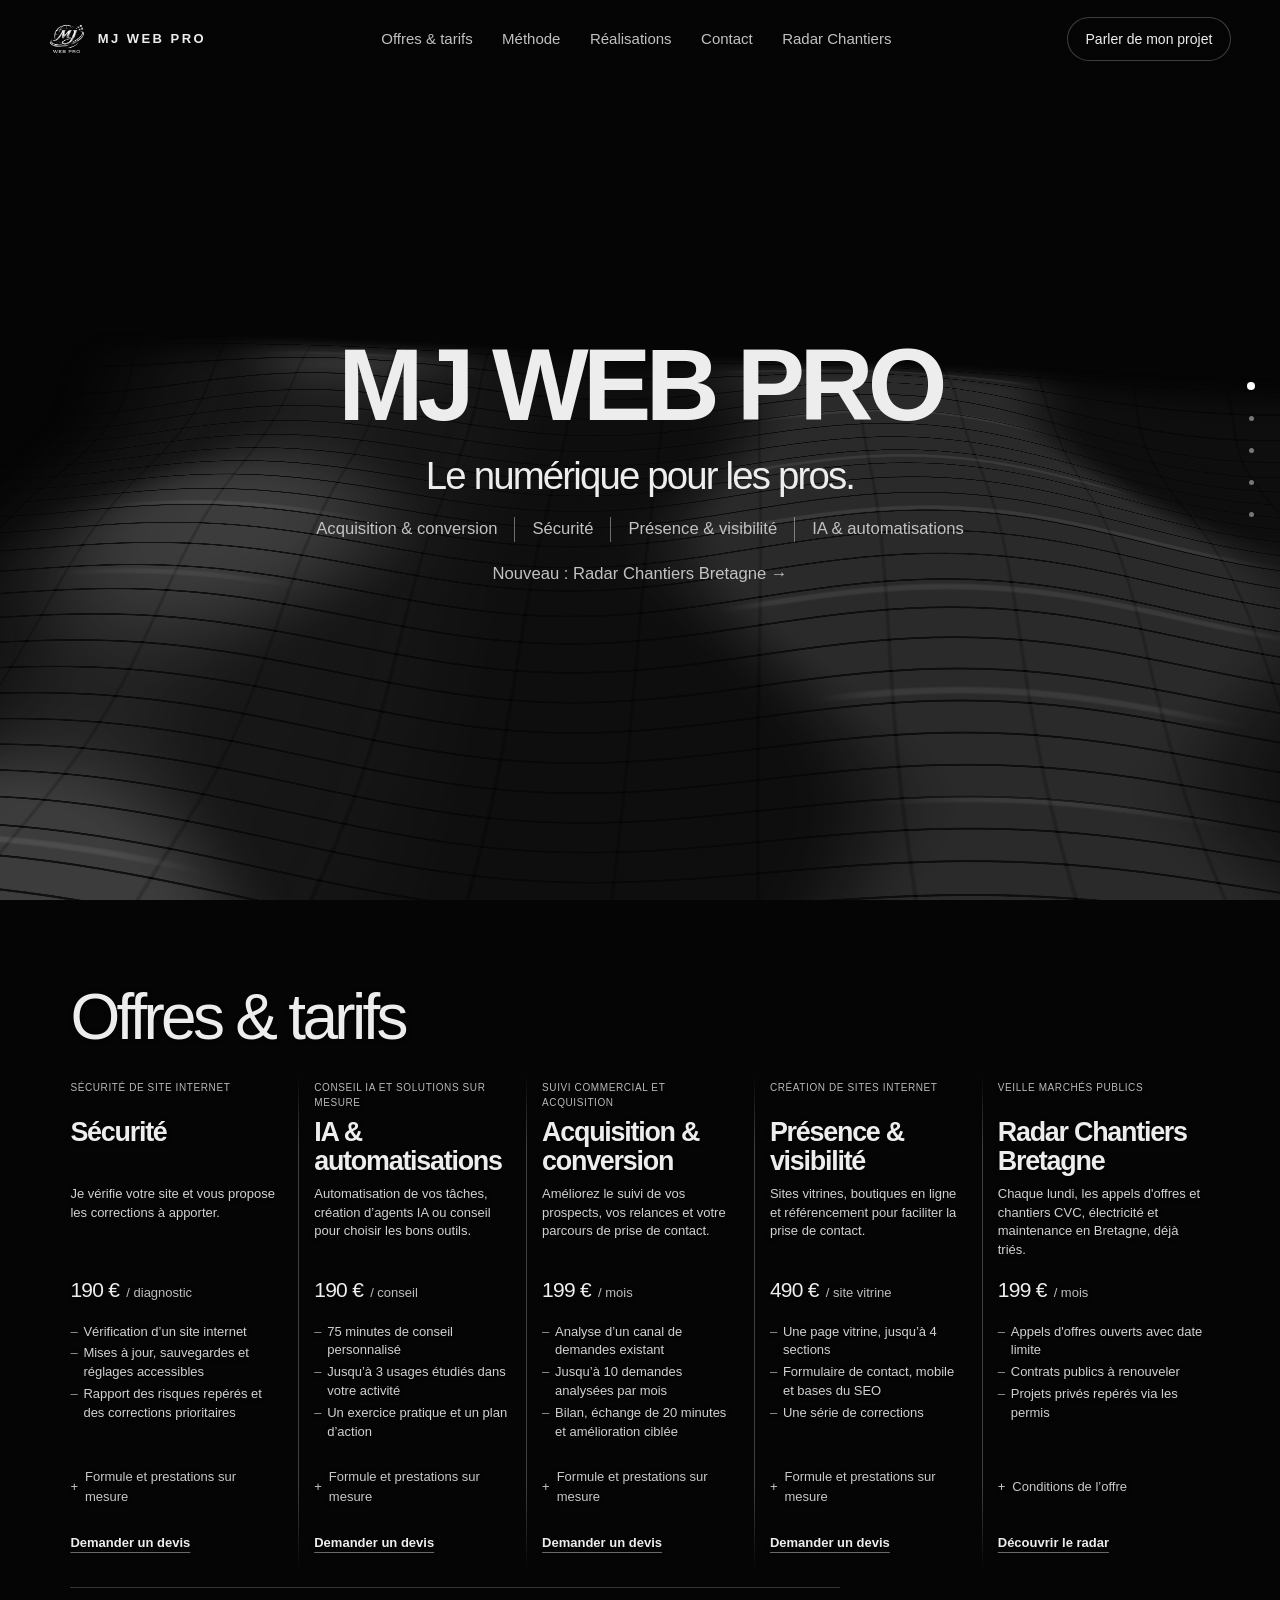
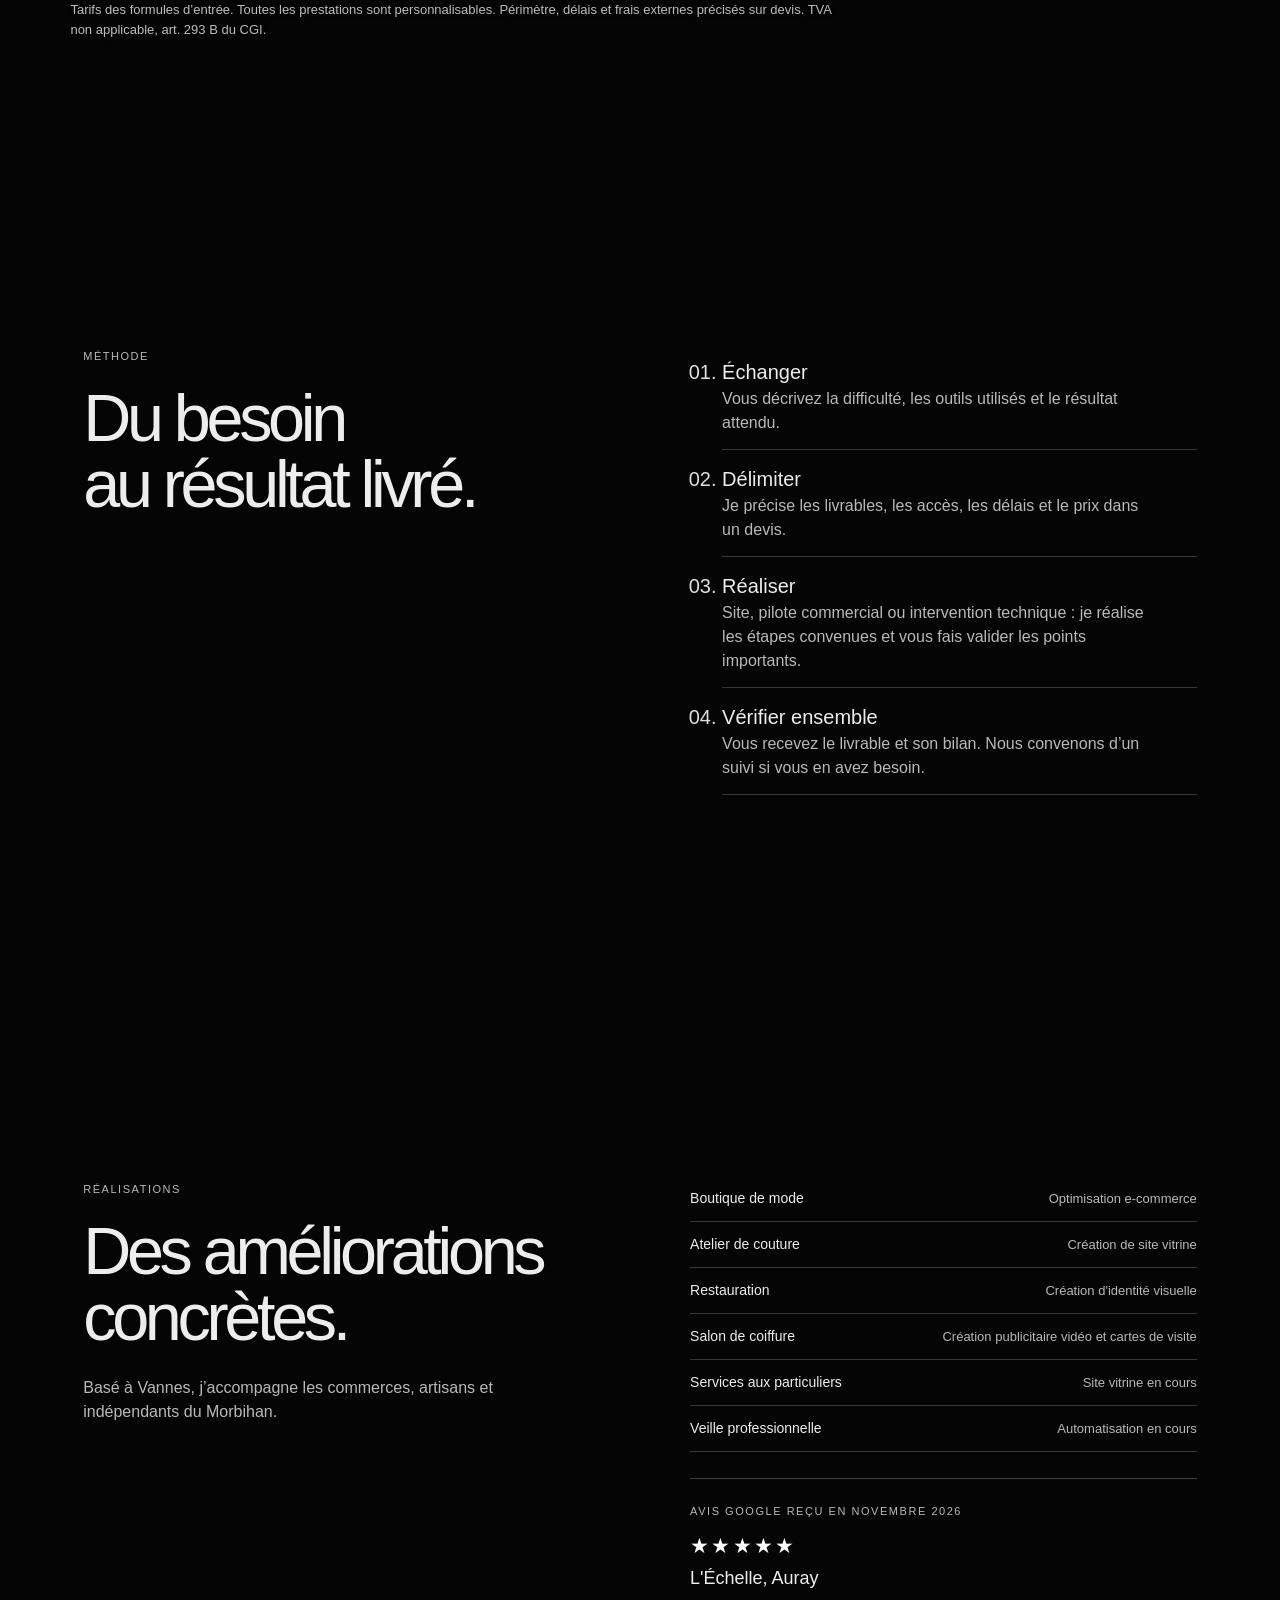
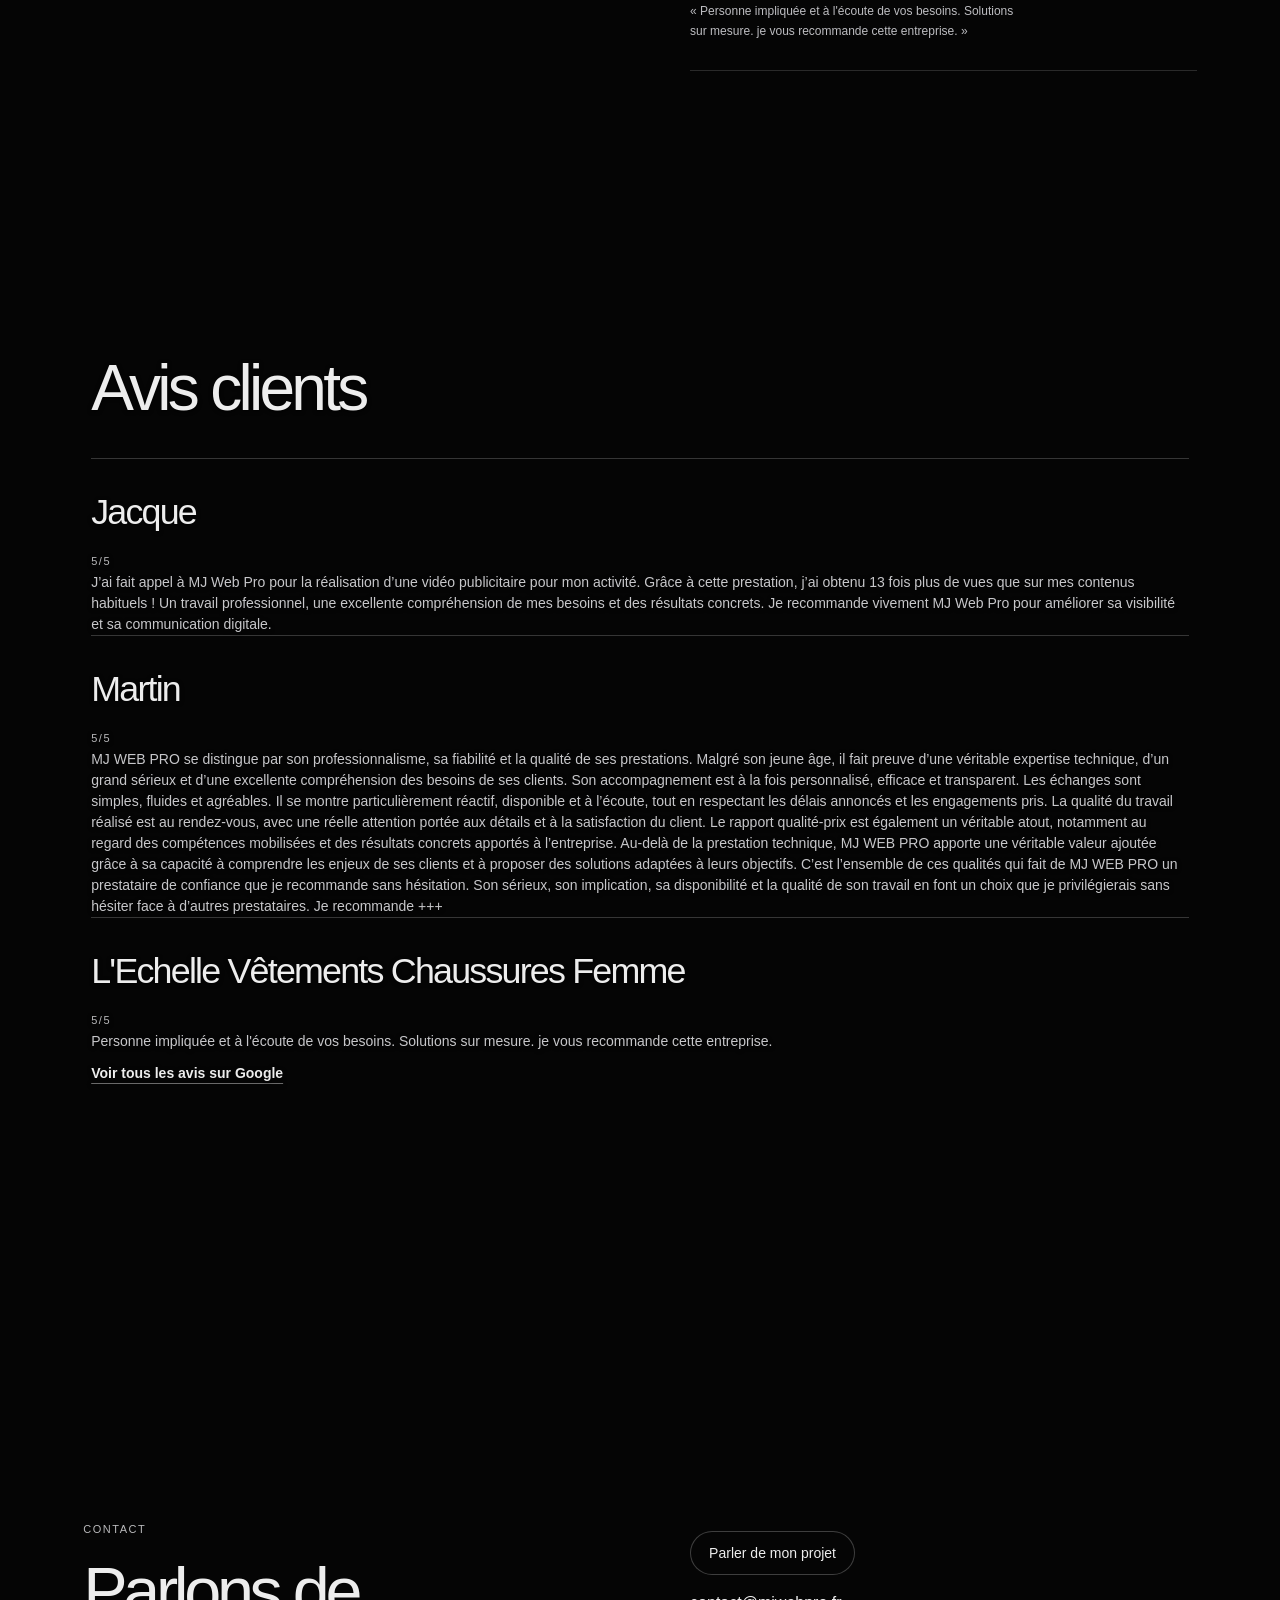
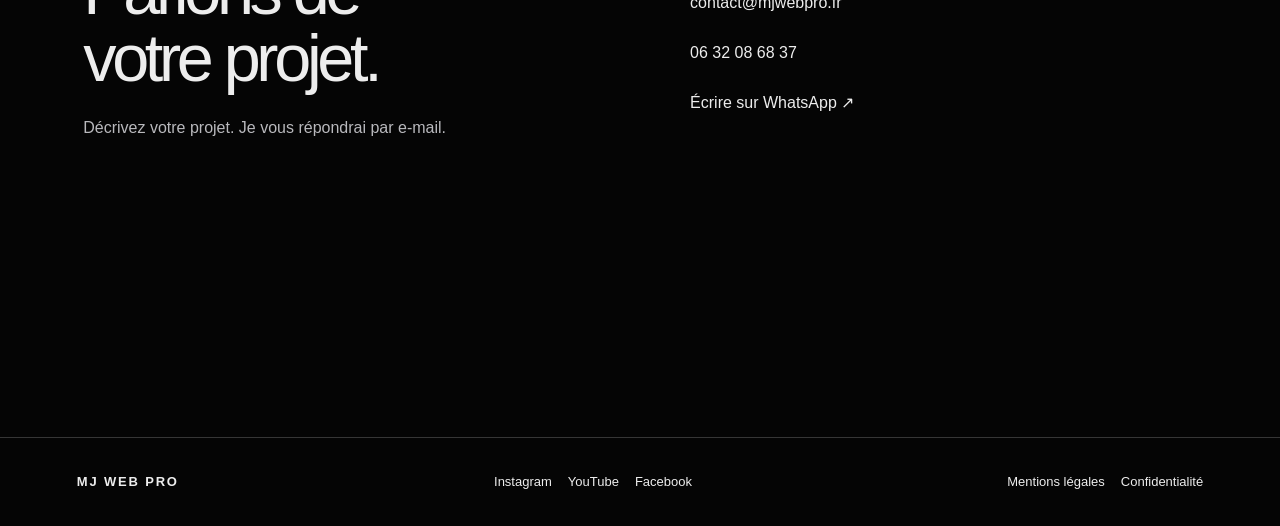
==== commit e5cdf85e: "Actualiser le cache des styles mobiles sur l’accueil" ====
--- a/index.html
+++ b/index.html
@@ -21,7 +21,7 @@
   <link rel="apple-touch-icon" href="/mj-web-pro-logo.png">
   <link rel="manifest" href="/manifest.webmanifest">
   <link rel="stylesheet" href="/assets/site.css?v=20261127-motion">
-  <link rel="stylesheet" href="/assets/offres.css?v=20261127-radar-form">
+  <link rel="stylesheet" href="/assets/offres.css?v=20261127-mobile-compact">
   <link rel="stylesheet" href="/assets/v8-tweaks.css?v=20261117-3d">
   <link rel="stylesheet" href="/assets/v9-mobile.css?v=20261127-radar-five-final">
   <script type="module" src="/assets/site.js?v=20261117-v9"></script>
--- a/assets/offres.css
+++ b/assets/offres.css
@@ -90,3 +90,24 @@
   #offres .price-grid:has(> #radar-offre)>article small,
   #offres .price-grid:has(> #radar-offre)>article .mobile-offer-short{min-height:0}
 }
+
+/* Lecture mobile : accueil court et offres compactes, sans changer la grille bureau. */
+@media(max-width:767px){
+  #accueil.scene.hero{min-height:0;padding:calc(var(--top) + env(safe-area-inset-top,0px) + 32px) 0 30px}
+  #accueil .hero-copy .wordmark{font-size:clamp(36px,10.5vw,48px);line-height:1.05}
+  #accueil .hero-copy .position{font-size:clamp(21px,5.6vw,26px);margin:12px 0 20px;line-height:1.2}
+  #accueil .hero-services{margin:12px auto;max-width:100%}
+  #accueil .hero-services span{font-size:12px;min-height:40px;padding:8px 4px}
+  #accueil .hero-services:has(>a){display:block;margin:18px auto 0}
+  #accueil .hero-services>a{display:flex;justify-content:center;align-items:center;min-height:44px}
+  #accueil .hero-services>a>span{border:0;font-size:13px;min-height:0}
+  #offres.scene{padding-top:22px}
+  #offres .price-grid:has(> #radar-offre)>article{display:grid;grid-template-columns:minmax(0,1fr) auto;grid-template-rows:auto auto auto;gap:6px 12px;padding:16px 0;align-items:center}
+  #offres .price-grid:has(> #radar-offre)>article>h3{grid-column:1/-1;grid-row:1;order:initial;font-size:20px;line-height:1.2;margin:0;min-height:0}
+  #offres .price-grid:has(> #radar-offre)>article>small{display:none}
+  #offres .price-grid:has(> #radar-offre)>article>.mobile-offer-short{grid-column:1/-1;grid-row:2;order:initial;min-height:0;margin:0;font-size:13px;line-height:1.4}
+  #offres .price-grid:has(> #radar-offre)>article>.price-block{grid-column:1;grid-row:3;order:initial;padding:0}
+  #offres .price-grid:has(> #radar-offre)>article>.price-block p{display:flex;flex-wrap:wrap;align-items:baseline;gap:4px}
+  #offres .price-grid:has(> #radar-offre)>article>.price-block p span{display:inline;font-size:11px}
+  #offres .price-grid:has(> #radar-offre)>article>.mobile-offer-more{grid-column:2;grid-row:3;order:initial;margin:0;min-height:44px;gap:12px;font-size:12px}
+}
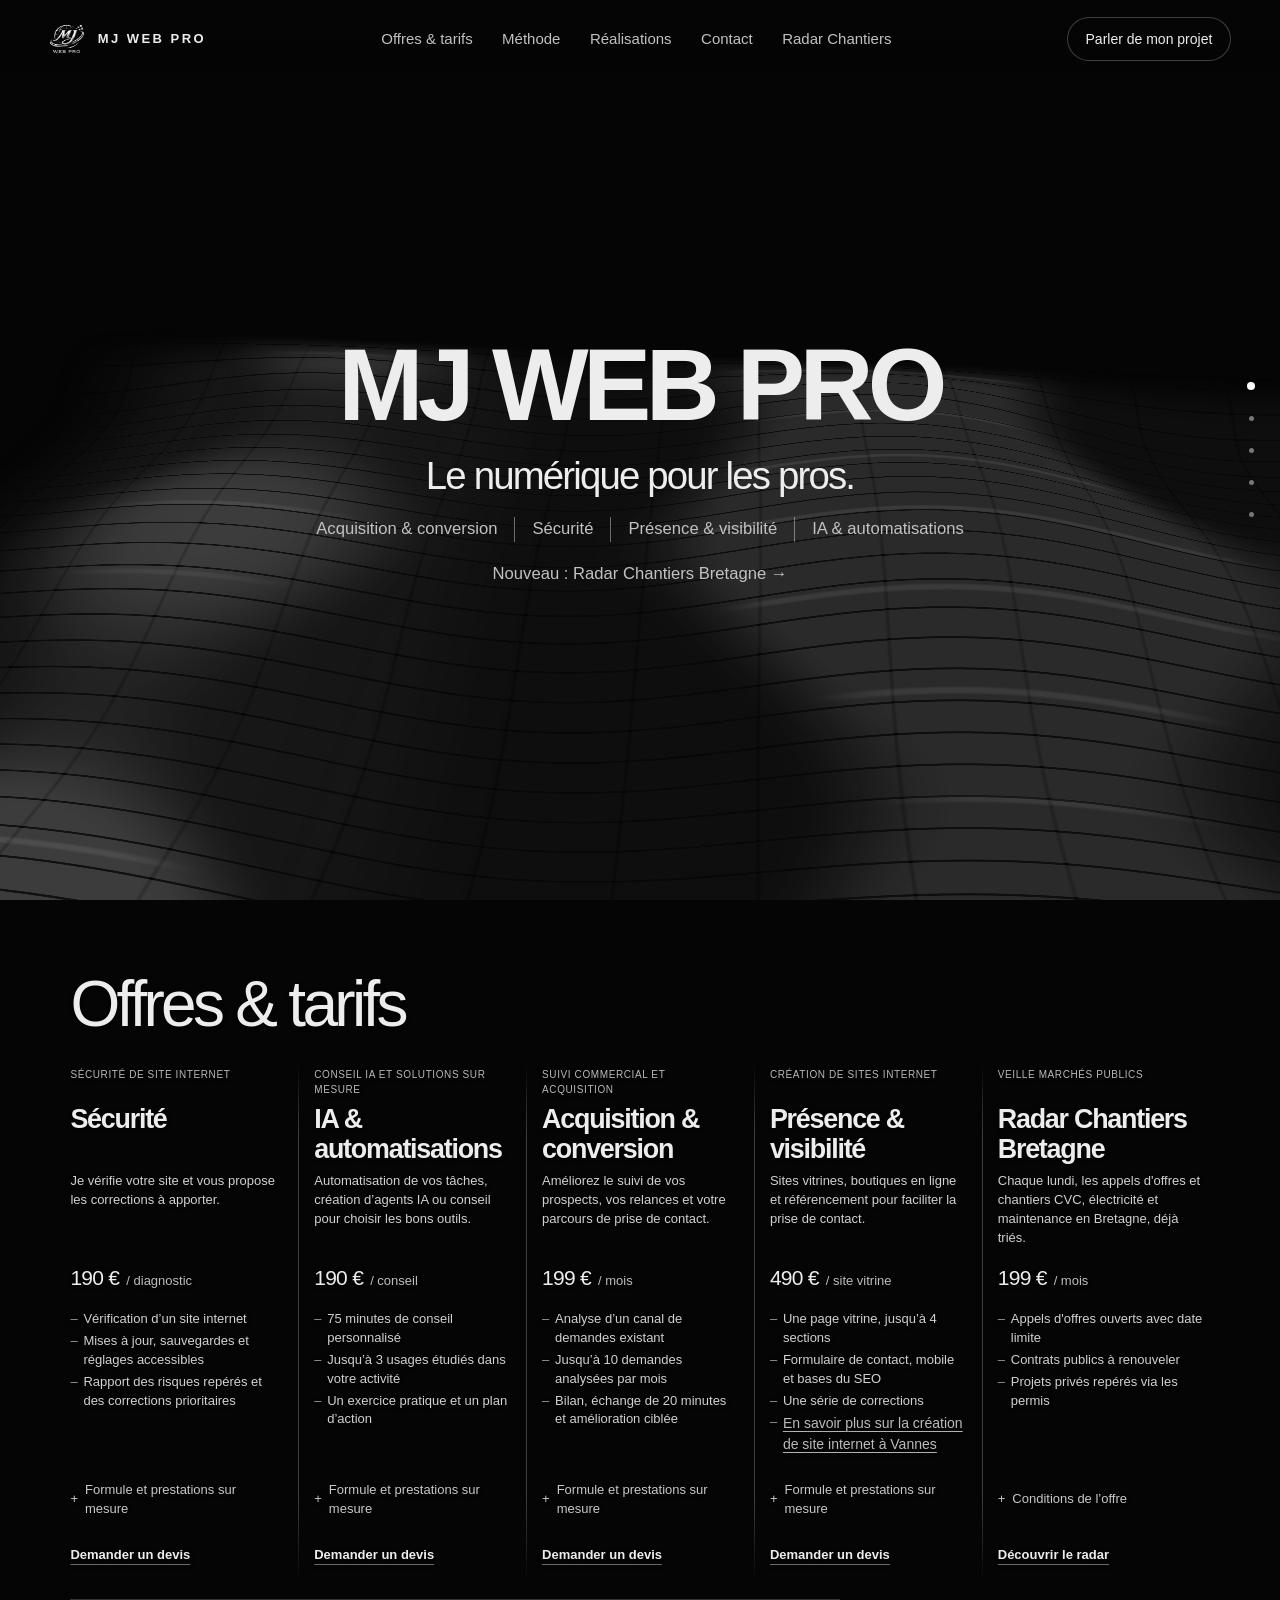
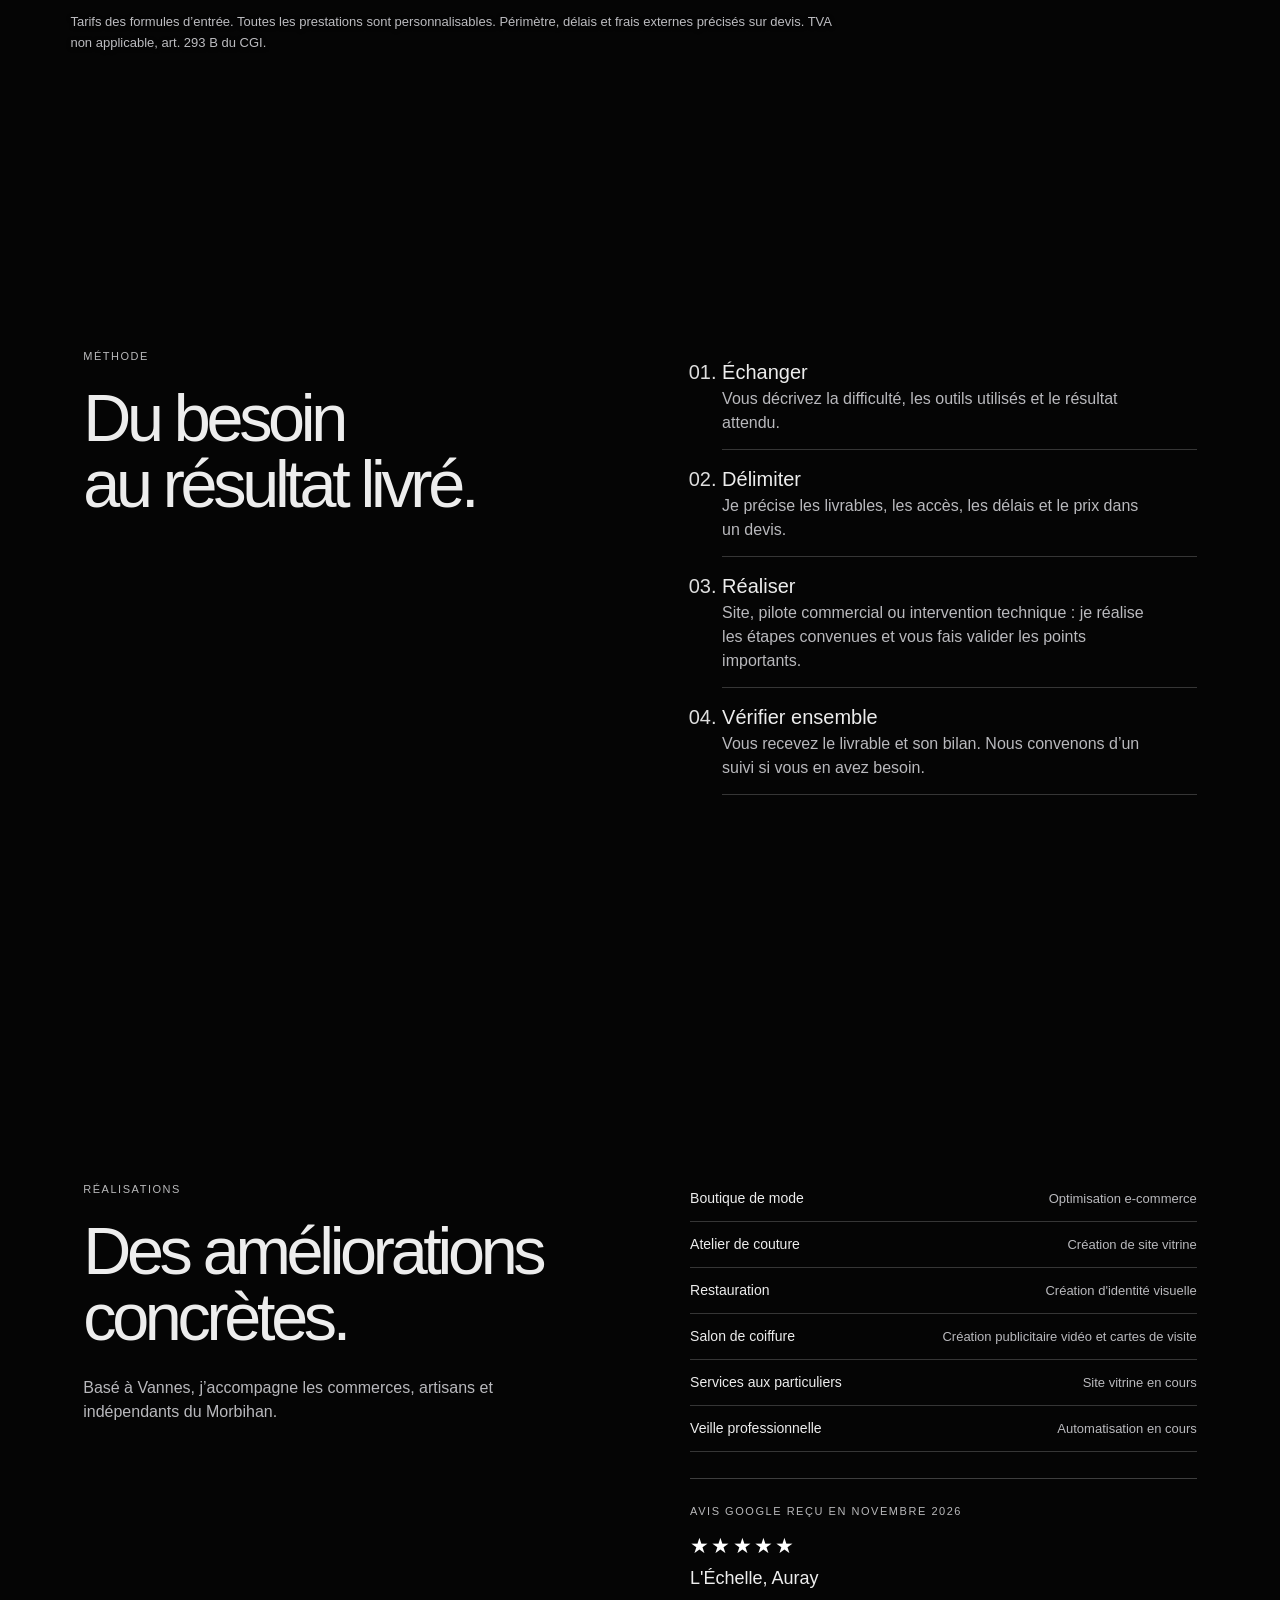
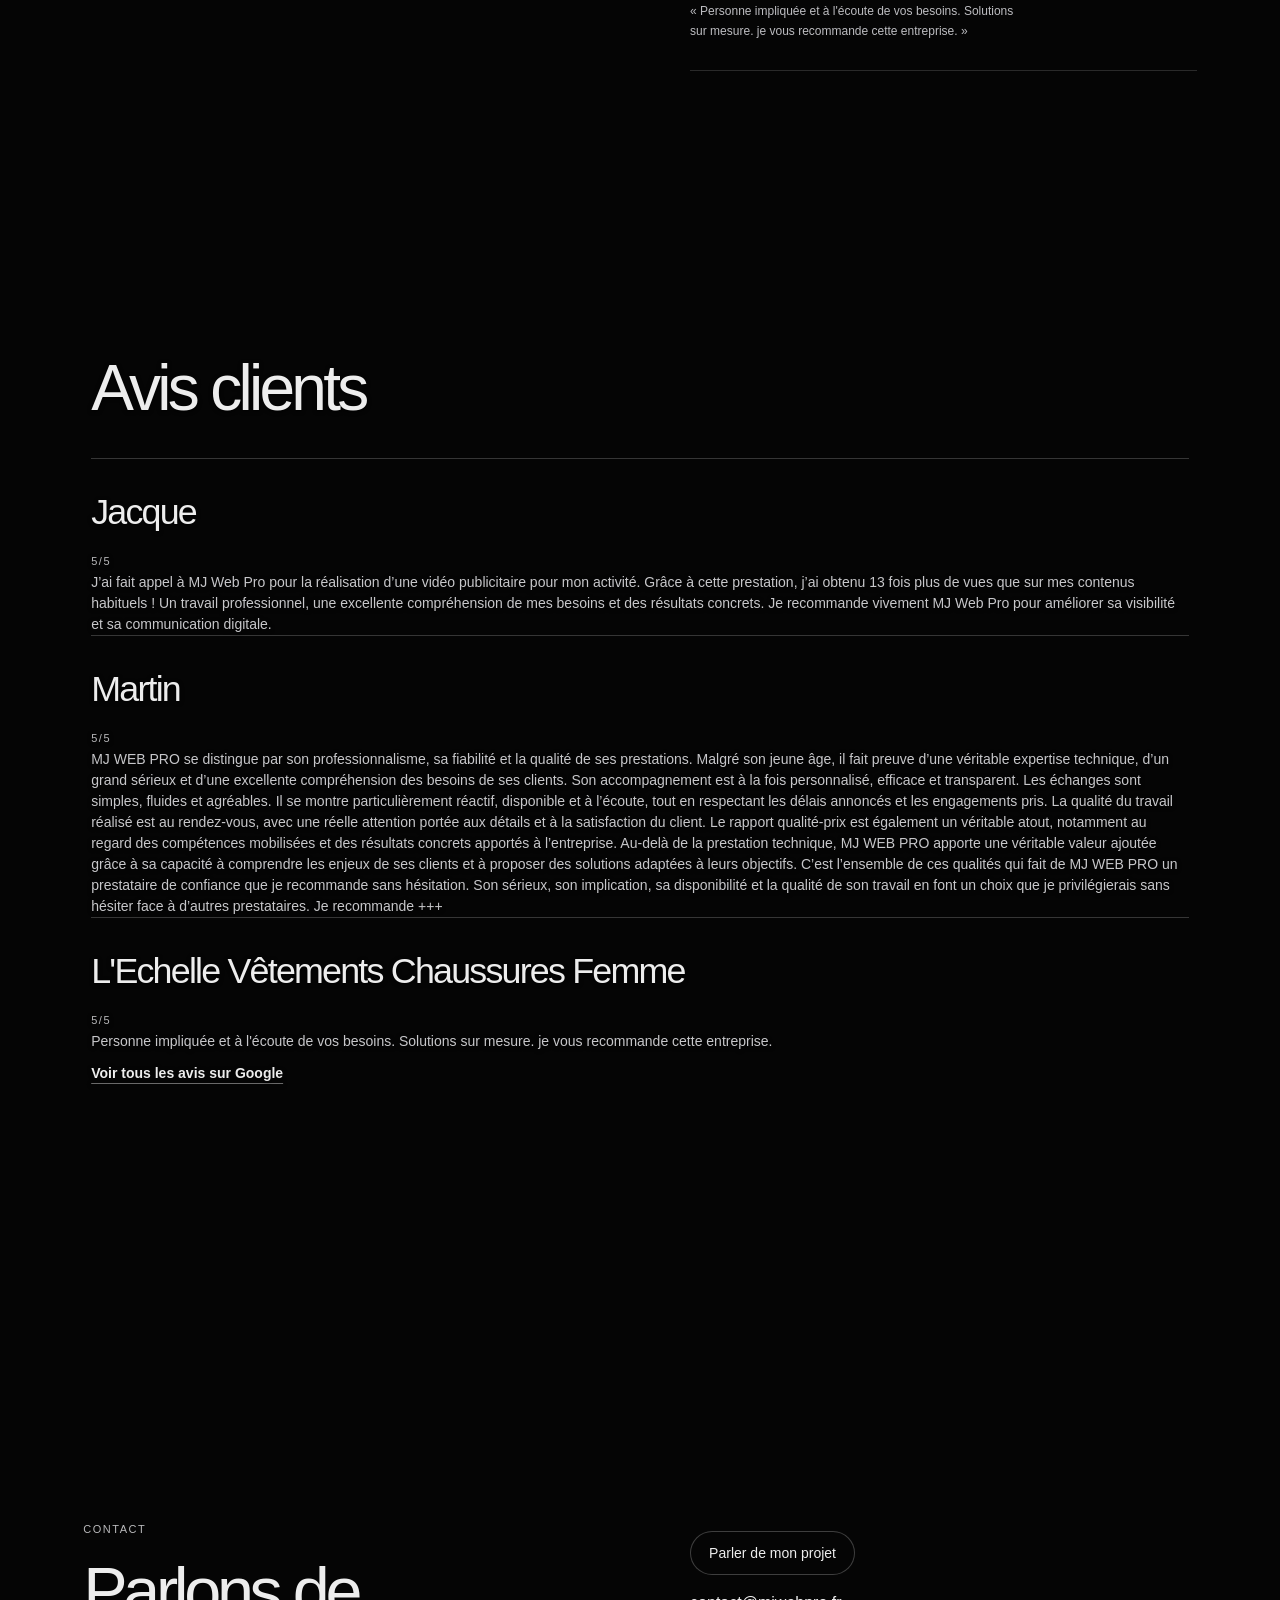
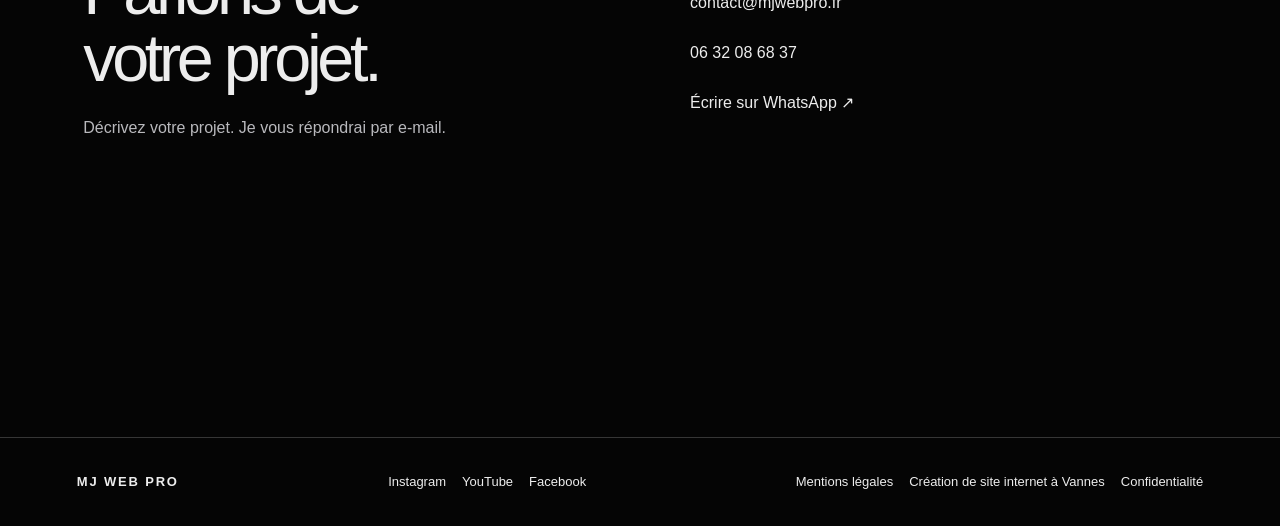
==== commit c6dee537: "Publier la mise à jour SEO à valider Ajoute la page création de site internet à Vannes, enrichit Rad" ====
--- a/index.html
+++ b/index.html
@@ -2,18 +2,18 @@
 <html lang="fr">
 <head>
   <meta charset="utf-8">
-  <meta http-equiv="Content-Security-Policy" content="default-src 'none'; script-src 'self' 'sha256-CSI0BeTIZgX3CLYYHfD2xYJKrZpW5PeRhCX03EM3ybU='; style-src 'self'; img-src 'self' data:; connect-src 'self' https://mjwebpro-contact.rapid-dawn-b1df.workers.dev; base-uri 'none'; form-action 'none'; object-src 'none'; manifest-src 'self'">
+  <meta http-equiv="Content-Security-Policy" content="default-src 'none'; script-src 'self' 'sha256-RUEd3m9LlqMe5BBT1CbSCMisyEyoM8rM2ncKvZjm/bE=' 'sha256-CSI0BeTIZgX3CLYYHfD2xYJKrZpW5PeRhCX03EM3ybU='; style-src 'self'; img-src 'self' data:; connect-src 'self' https://mjwebpro-contact.rapid-dawn-b1df.workers.dev; base-uri 'none'; form-action 'none'; object-src 'none'; manifest-src 'self'">
   <meta name="viewport" content="width=device-width,initial-scale=1,viewport-fit=cover">
   
   <meta name="referrer" content="no-referrer">
   <meta name="theme-color" content="#050505">
-  <title>Sites internet et services numériques à Vannes | MJ Web Pro</title>
-  <meta name="description" content="Création de sites internet à Vannes dès 490 € pour un site vitrine. E-commerce, sécurité web, acquisition et automatisations IA sur mesure.">
+  <title>Services numériques et sites web à Vannes | MJ Web Pro</title>
+  <meta name="description" content="Sites internet à Vannes dès 490 €, visibilité, acquisition, sécurité web et automatisations IA pour les entreprises. Découvrez MJ Web Pro.">
   
   <meta property="og:type" content="website">
   <meta property="og:locale" content="fr_FR">
-  <meta property="og:title" content="Sites internet et services numériques à Vannes | MJ Web Pro">
-  <meta property="og:description" content="Création de sites internet à Vannes dès 490 € pour un site vitrine. E-commerce, sécurité web, acquisition et automatisations IA sur mesure.">
+  <meta property="og:title" content="Services numériques et sites web à Vannes | MJ Web Pro">
+  <meta property="og:description" content="Sites internet à Vannes dès 490 €, visibilité, acquisition, sécurité web et automatisations IA pour les entreprises. Découvrez MJ Web Pro.">
   <meta property="og:url" content="https://mjwebpro.fr/">
   <meta property="og:image" content="https://mjwebpro.fr/mj-web-pro-logo.png">
   <meta name="twitter:card" content="summary">
@@ -26,16 +26,22 @@
   <link rel="stylesheet" href="/assets/v9-mobile.css?v=20261127-radar-five-final">
   <script type="module" src="/assets/site.js?v=20261117-v9"></script>
   <script type="module" src="/assets/wave.js?v=20261117-v9"></script>
-  <script type="application/ld+json">{"@context":"https://schema.org","@type":"ProfessionalService","name":"MJ Web Pro","url":"https://mjwebpro.fr/","email":"contact@mjwebpro.fr","telephone":"+33632086837","areaServed":["Vannes","Morbihan"],"address":{"@type":"PostalAddress","addressLocality":"Vannes","postalCode":"56000","addressCountry":"FR"},"sameAs":["https://www.instagram.com/mjwebpro","https://www.youtube.com/channel/UC4ksY0fjE5H1-lNxwiElYeQ","https://www.facebook.com/profile.php?id=61586849853356"]}</script>
+  <script type="application/ld+json">{"@context":"https://schema.org","@graph":[{"@type":"ProfessionalService","name":"MJ Web Pro","url":"https://mjwebpro.fr/","email":"contact@mjwebpro.fr","telephone":"+33632086837","areaServed":[{"@type":"City","name":"Vannes","containedInPlace":{"@type":"AdministrativeArea","name":"Morbihan","containedInPlace":{"@type":"AdministrativeArea","name":"Bretagne","containedInPlace":{"@type":"Country","name":"France"}}}},{"@type":"AdministrativeArea","name":"Morbihan","containedInPlace":{"@type":"AdministrativeArea","name":"Bretagne","containedInPlace":{"@type":"Country","name":"France"}}},{"@type":"AdministrativeArea","name":"Bretagne","containedInPlace":{"@type":"Country","name":"France"}},{"@type":"Country","name":"France"}],"address":{"@type":"PostalAddress","addressLocality":"Vannes","postalCode":"56000","addressCountry":"FR"},"sameAs":["https://www.instagram.com/mjwebpro","https://www.youtube.com/channel/UC4ksY0fjE5H1-lNxwiElYeQ","https://www.facebook.com/profile.php?id=61586849853356","https://share.google/otTNNQSEhdt05V8xr"],"@id":"https://mjwebpro.fr/#entreprise","logo":"https://mjwebpro.fr/assets/brand.webp","image":"https://mjwebpro.fr/mj-web-pro-logo.png"},{"@type":"WebSite","@id":"https://mjwebpro.fr/#site","url":"https://mjwebpro.fr/","name":"MJ Web Pro","publisher":{"@id":"https://mjwebpro.fr/#entreprise"}},{"@type":"Service","@id":"https://mjwebpro.fr/creation-site-internet-vannes/#service","name":"Création de site internet à Vannes","url":"https://mjwebpro.fr/creation-site-internet-vannes/","description":"Site vitrine d’une page, jusqu’à quatre sections. Sites multipages et e-commerce sur devis. Intervention en priorité à Vannes et dans le Morbihan, puis en Bretagne, puis dans toute la France.","provider":{"@id":"https://mjwebpro.fr/#entreprise"},"areaServed":[{"@type":"City","name":"Vannes","containedInPlace":{"@type":"AdministrativeArea","name":"Morbihan","containedInPlace":{"@type":"AdministrativeArea","name":"Bretagne","containedInPlace":{"@type":"Country","name":"France"}}}},{"@type":"AdministrativeArea","name":"Morbihan","containedInPlace":{"@type":"AdministrativeArea","name":"Bretagne","containedInPlace":{"@type":"Country","name":"France"}}},{"@type":"AdministrativeArea","name":"Bretagne","containedInPlace":{"@type":"Country","name":"France"}},{"@type":"Country","name":"France"}],"offers":{"@type":"Offer","price":490,"priceCurrency":"EUR","url":"https://mjwebpro.fr/creation-site-internet-vannes/"}},{"@type":"Service","@id":"https://mjwebpro.fr/radar/#service","name":"Radar Chantiers Bretagne","url":"https://mjwebpro.fr/radar/","description":"Veille hebdomadaire des appels d’offres, renouvellements et projets privés en Bretagne. Engagement de trois mois. Mise en service 190 €, offerte aux cinq premiers clients.","provider":{"@id":"https://mjwebpro.fr/#entreprise"},"areaServed":{"@type":"AdministrativeArea","name":"Bretagne"},"offers":{"@type":"Offer","price":199,"priceCurrency":"EUR","url":"https://mjwebpro.fr/radar/","priceSpecification":{"@type":"UnitPriceSpecification","price":199,"priceCurrency":"EUR","unitText":"mois"}}}]}</script>
 <meta name="robots" content="index,follow"><link rel="canonical" href="https://mjwebpro.fr/">
+  <meta property="og:site_name" content="MJ Web Pro">
+  <meta property="og:image:alt" content="Logo MJ Web Pro">
+  <meta name="twitter:title" content="Services numériques et sites web à Vannes | MJ Web Pro">
+  <meta name="twitter:description" content="Sites internet à Vannes dès 490 €, visibilité, acquisition, sécurité web et automatisations IA pour les entreprises. Découvrez MJ Web Pro.">
+  <meta name="twitter:image" content="https://mjwebpro.fr/mj-web-pro-logo.png">
+  <meta name="twitter:image:alt" content="Logo MJ Web Pro">
 </head>
 <body>
 <a class="skip" href="#accueil">Aller au contenu</a>
 <div id="wave" aria-hidden="true"></div>
 <header class="site-header">
-  <a class="brand" href="/" aria-label="MJ Web Pro, accueil"><img src="/assets/brand.webp" width="36" height="36" alt=""><span>MJ WEB PRO</span></a>
+  <a class="brand" href="/" aria-label="MJ Web Pro, accueil"><img src="/assets/brand.webp" width="36" height="36" alt="Logo MJ Web Pro"><span>MJ WEB PRO</span></a>
   <nav id="menu" aria-label="Navigation principale"><a class="mobile-nav-extra" href="/#accueil">Accueil</a>
-    <a href="/#offres">Offres &amp; tarifs</a><a href="/#methode">Méthode</a><a href="/#projets">Réalisations</a><a href="/#contact">Contact</a><a href="/radar/">Radar Chantiers</a>
+    <a href="/#offres">Offres &amp; tarifs</a><a href="/#methode">Méthode</a><a href="/#projets">Réalisations</a><a href="/#contact">Contact</a><a href="/radar/">Radar Chantiers</a><a class="mobile-nav-extra" href="/creation-site-internet-vannes/">Création de site internet</a>
     <div class="mobile-nav-contact"><small>Un projet ?</small><a href="/projet.html">Parler de mon projet</a><a href="mailto:contact@mjwebpro.fr">contact@mjwebpro.fr</a><a href="https://wa.me/message/RNPAE3U4YJESM1" rel="noreferrer">Écrire sur WhatsApp</a></div>
   </nav>
   <div class="top-actions"><a class="pill" href="/projet.html">Parler de mon projet</a><button type="button" id="menu-toggle" aria-label="Ouvrir le menu" aria-expanded="false" aria-controls="menu"><span></span><span></span></button></div>
@@ -52,10 +58,10 @@
         <article id="securite"><small>Sécurité de site internet</small><h3>Sécurité</h3><p class="offer-promise">Je vérifie votre site et vous propose les corrections à apporter.</p><div class="price-block"><p><strong>190 €</strong><span> / diagnostic</span></p></div><ul><li>Vérification d’un site internet</li><li>Mises à jour, sauvegardes et réglages accessibles</li><li>Rapport des risques repérés et des corrections prioritaires</li></ul><details><summary>Formule et prestations sur mesure</summary><p>Diagnostic sans intrusion, avec votre accord. Les corrections de sécurité, la maintenance et les tests d’intrusion ne sont pas inclus.</p><p class="custom-scope"><b>Sur mesure</b> Sécurisation du site et mise en œuvre des corrections sur devis.</p></details><a class="underlink" href="/projet.html?offre=securite">Demander un devis</a><p class="mobile-offer-short">Identifiez les risques de votre site.</p><button type="button" class="mobile-offer-more" aria-label="Voir le détail : Sécurité" aria-expanded="false" aria-controls="detail-securite" data-detail="securite">Voir le détail <span aria-hidden="true">+</span></button></article>
         <article id="ia"><small>Conseil IA et solutions sur mesure</small><h3>IA &amp; automatisations</h3><p class="offer-promise">Automatisation de vos tâches, création d’agents IA ou conseil pour choisir les bons outils.</p><div class="price-block"><p><strong>190 €</strong><span> / conseil</span></p></div><ul><li>75 minutes de conseil personnalisé</li><li>Jusqu’à 3 usages étudiés dans votre activité</li><li>Un exercice pratique et un plan d’action</li></ul><details><summary>Formule et prestations sur mesure</summary><p>La formule à 190 € couvre la séance de conseil, sans développement ni abonnement.</p><p class="custom-scope"><b>Sur mesure</b> Automatisations n8n, agents IA, intégrations et formation sur mesure. Développement et licences chiffrés sur devis.</p></details><a class="underlink" href="/projet.html?offre=ia">Demander un devis</a><p class="mobile-offer-short">Gagnez du temps sur vos tâches répétitives.</p><button type="button" class="mobile-offer-more" aria-label="Voir le détail : IA &amp; automatisations" aria-expanded="false" aria-controls="detail-ia" data-detail="ia">Voir le détail <span aria-hidden="true">+</span></button></article>
         <article id="acquisition"><small>Suivi commercial et acquisition</small><h3>Acquisition &amp; conversion</h3><p class="offer-promise">Améliorez le suivi de vos prospects, vos relances et votre parcours de prise de contact.</p><div class="price-block"><p><strong>199 €</strong><span> / mois</span></p></div><ul><li>Analyse d’un canal de demandes existant</li><li>Jusqu’à 10 demandes analysées par mois</li><li>Bilan, échange de 20 minutes et amélioration ciblée</li></ul><details><summary>Formule et prestations sur mesure</summary><p>La formule de suivi à 199 €/mois n’inclut pas la prospection réalisée pour vous, les campagnes publicitaires ni une garantie de résultats.</p><p class="custom-scope"><b>Sur mesure</b> Accompagnement sur mesure : volume supérieur, plusieurs canaux, prospection et optimisation commerciale sur devis.</p></details><a class="underlink" href="/projet.html?offre=acquisition">Demander un devis</a><p class="mobile-offer-short">Ne laissez plus vos demandes sans suite.</p><button type="button" class="mobile-offer-more" aria-label="Voir le détail : Acquisition &amp; conversion" aria-expanded="false" aria-controls="detail-acquisition" data-detail="acquisition">Voir le détail <span aria-hidden="true">+</span></button></article>
-        <article id="presence"><small>Création de sites internet</small><h3>Présence &amp; visibilité</h3><p class="offer-promise">Sites vitrines, boutiques en ligne et référencement pour faciliter la prise de contact.</p><div class="price-block"><p><strong>490 €</strong><span> / site vitrine</span></p></div><ul><li>Une page vitrine, jusqu’à 4 sections</li><li>Formulaire de contact, mobile et bases du SEO</li><li>Une série de corrections</li></ul><details><summary>Formule et prestations sur mesure</summary><p>Modèle adapté à votre activité, avec textes et visuels fournis par vos soins. Domaine et hébergement non inclus.</p><p class="custom-scope"><b>Sur mesure</b> Sites multipages, e-commerce, référencement naturel et campagnes Meta Ads sur devis.</p></details><a class="underlink" href="/projet.html?offre=presence">Demander un devis</a><p class="mobile-offer-short">Présentez et développez votre activité en ligne.</p><button type="button" class="mobile-offer-more" aria-label="Voir le détail : Présence &amp; visibilité" aria-expanded="false" aria-controls="detail-presence" data-detail="presence">Voir le détail <span aria-hidden="true">+</span></button></article>
+        <article id="presence"><small>Création de sites internet</small><h3>Présence &amp; visibilité</h3><p class="offer-promise">Sites vitrines, boutiques en ligne et référencement pour faciliter la prise de contact.</p><div class="price-block"><p><strong>490 €</strong><span> / site vitrine</span></p></div><ul><li>Une page vitrine, jusqu’à 4 sections</li><li>Formulaire de contact, mobile et bases du SEO</li><li>Une série de corrections</li><li><p class="fine"><a href="/creation-site-internet-vannes/">En savoir plus sur la création de site internet à Vannes</a></p></li></ul><details><summary>Formule et prestations sur mesure</summary><p>Modèle adapté à votre activité, avec textes et visuels fournis par vos soins. Domaine et hébergement non inclus.</p><p class="custom-scope"><b>Sur mesure</b> Sites multipages, e-commerce, référencement naturel et campagnes Meta Ads sur devis.</p></details><a class="underlink" href="/projet.html?offre=presence">Demander un devis</a><p class="mobile-offer-short">Présentez et développez votre activité en ligne.</p><button type="button" class="mobile-offer-more" aria-label="Voir le détail : Présence &amp; visibilité" aria-expanded="false" aria-controls="detail-presence" data-detail="presence">Voir le détail <span aria-hidden="true">+</span></button></article>
         <article id="radar-offre"><small>Veille marchés publics</small><h3>Radar Chantiers Bretagne</h3><p class="offer-promise">Chaque lundi, les appels d'offres et chantiers CVC, électricité et maintenance en Bretagne, déjà triés.</p><div class="price-block"><p><strong>199 €</strong><span> / mois</span></p></div><ul><li>Appels d'offres ouverts avec date limite</li><li>Contrats publics à renouveler</li><li>Projets privés repérés via les permis</li></ul><details><summary>Conditions de l’offre</summary><p>Engagement 3 mois. Mise en service offerte aux 5 premiers clients.</p></details><a class="underlink" href="/radar/">Découvrir le radar</a><p class="mobile-offer-short">Appels d'offres et chantiers CVC, déjà triés.</p><button type="button" class="mobile-offer-more" aria-label="Voir le détail : Radar Chantiers Bretagne" aria-expanded="false" aria-controls="detail-radar" data-detail="radar">Voir le détail <span aria-hidden="true">+</span></button></article>
       </div>
-      <div class="mobile-offer-panels"><section class="mobile-offer-panel" id="detail-securite" aria-labelledby="detail-title-securite" hidden><h3 id="detail-title-securite">Sécurité</h3><p class="offer-promise">Je vérifie votre site et vous propose les corrections à apporter.</p><div class="price-block"><p><strong>190 €</strong><span> / diagnostic</span></p></div><p class="entry-label">Formule d’entrée</p><ul><li>Vérification d’un site internet</li><li>Mises à jour, sauvegardes et réglages accessibles</li><li>Rapport des risques repérés et des corrections prioritaires</li></ul><p>Diagnostic sans intrusion, avec votre accord. Les corrections de sécurité, la maintenance et les tests d’intrusion ne sont pas inclus.</p><p class="custom-scope"><b>Sur mesure</b> Sécurisation du site et mise en œuvre des corrections sur devis.</p><a class="underlink" href="/projet.html?offre=securite">Demander un devis</a><button type="button" class="detail-close" data-close-detail="securite">Fermer les détails</button></section><section class="mobile-offer-panel" id="detail-ia" aria-labelledby="detail-title-ia" hidden><h3 id="detail-title-ia">IA &amp; automatisations</h3><p class="offer-promise">Automatisation de vos tâches, création d’agents IA ou conseil pour choisir les bons outils.</p><div class="price-block"><p><strong>190 €</strong><span> / conseil</span></p></div><p class="entry-label">Formule d’entrée</p><ul><li>75 minutes de conseil personnalisé</li><li>Jusqu’à 3 usages étudiés dans votre activité</li><li>Un exercice pratique et un plan d’action</li></ul><p>La formule à 190 € couvre la séance de conseil, sans développement ni abonnement.</p><p class="custom-scope"><b>Sur mesure</b> Automatisations n8n, agents IA, intégrations et formation sur mesure. Développement et licences chiffrés sur devis.</p><a class="underlink" href="/projet.html?offre=ia">Demander un devis</a><button type="button" class="detail-close" data-close-detail="ia">Fermer les détails</button></section><section class="mobile-offer-panel" id="detail-acquisition" aria-labelledby="detail-title-acquisition" hidden><h3 id="detail-title-acquisition">Acquisition &amp; conversion</h3><p class="offer-promise">Améliorez le suivi de vos prospects, vos relances et votre parcours de prise de contact.</p><div class="price-block"><p><strong>199 €</strong><span> / mois</span></p></div><p class="entry-label">Formule d’entrée</p><ul><li>Analyse d’un canal de demandes existant</li><li>Jusqu’à 10 demandes analysées par mois</li><li>Bilan, échange de 20 minutes et amélioration ciblée</li></ul><p>La formule de suivi à 199 €/mois n’inclut pas la prospection réalisée pour vous, les campagnes publicitaires ni une garantie de résultats.</p><p class="custom-scope"><b>Sur mesure</b> Accompagnement sur mesure : volume supérieur, plusieurs canaux, prospection et optimisation commerciale sur devis.</p><a class="underlink" href="/projet.html?offre=acquisition">Demander un devis</a><button type="button" class="detail-close" data-close-detail="acquisition">Fermer les détails</button></section><section class="mobile-offer-panel" id="detail-presence" aria-labelledby="detail-title-presence" hidden><h3 id="detail-title-presence">Présence &amp; visibilité</h3><p class="offer-promise">Sites vitrines, boutiques en ligne et référencement pour faciliter la prise de contact.</p><div class="price-block"><p><strong>490 €</strong><span> / site vitrine</span></p></div><p class="entry-label">Formule d’entrée</p><ul><li>Une page vitrine, jusqu’à 4 sections</li><li>Formulaire de contact, mobile et bases du SEO</li><li>Une série de corrections</li></ul><p>Modèle adapté à votre activité, avec textes et visuels fournis par vos soins. Domaine et hébergement non inclus.</p><p class="custom-scope"><b>Sur mesure</b> Sites multipages, e-commerce, référencement naturel et campagnes Meta Ads sur devis.</p><a class="underlink" href="/projet.html?offre=presence">Demander un devis</a><button type="button" class="detail-close" data-close-detail="presence">Fermer les détails</button></section><section class="mobile-offer-panel" id="detail-radar" aria-labelledby="detail-title-radar" hidden><h3 id="detail-title-radar">Radar Chantiers Bretagne</h3><p class="offer-promise">Chaque lundi, les appels d'offres et chantiers CVC, électricité et maintenance en Bretagne, déjà triés.</p><div class="price-block"><p><strong>199 €</strong><span> / mois</span></p></div><p class="entry-label">Formule d’entrée</p><ul><li>Appels d'offres ouverts avec date limite</li><li>Contrats publics à renouveler</li><li>Projets privés repérés via les permis</li></ul><p>Engagement 3 mois. Mise en service offerte aux 5 premiers clients.</p><a class="underlink" href="/radar/">Découvrir le radar</a><button type="button" class="detail-close" data-close-detail="radar">Fermer les détails</button></section></div>
+      <div class="mobile-offer-panels"><section class="mobile-offer-panel" id="detail-securite" aria-labelledby="detail-title-securite" hidden><h3 id="detail-title-securite">Sécurité</h3><p class="offer-promise">Je vérifie votre site et vous propose les corrections à apporter.</p><div class="price-block"><p><strong>190 €</strong><span> / diagnostic</span></p></div><p class="entry-label">Formule d’entrée</p><ul><li>Vérification d’un site internet</li><li>Mises à jour, sauvegardes et réglages accessibles</li><li>Rapport des risques repérés et des corrections prioritaires</li></ul><p>Diagnostic sans intrusion, avec votre accord. Les corrections de sécurité, la maintenance et les tests d’intrusion ne sont pas inclus.</p><p class="custom-scope"><b>Sur mesure</b> Sécurisation du site et mise en œuvre des corrections sur devis.</p><a class="underlink" href="/projet.html?offre=securite">Demander un devis</a><button type="button" class="detail-close" data-close-detail="securite">Fermer les détails</button></section><section class="mobile-offer-panel" id="detail-ia" aria-labelledby="detail-title-ia" hidden><h3 id="detail-title-ia">IA &amp; automatisations</h3><p class="offer-promise">Automatisation de vos tâches, création d’agents IA ou conseil pour choisir les bons outils.</p><div class="price-block"><p><strong>190 €</strong><span> / conseil</span></p></div><p class="entry-label">Formule d’entrée</p><ul><li>75 minutes de conseil personnalisé</li><li>Jusqu’à 3 usages étudiés dans votre activité</li><li>Un exercice pratique et un plan d’action</li></ul><p>La formule à 190 € couvre la séance de conseil, sans développement ni abonnement.</p><p class="custom-scope"><b>Sur mesure</b> Automatisations n8n, agents IA, intégrations et formation sur mesure. Développement et licences chiffrés sur devis.</p><a class="underlink" href="/projet.html?offre=ia">Demander un devis</a><button type="button" class="detail-close" data-close-detail="ia">Fermer les détails</button></section><section class="mobile-offer-panel" id="detail-acquisition" aria-labelledby="detail-title-acquisition" hidden><h3 id="detail-title-acquisition">Acquisition &amp; conversion</h3><p class="offer-promise">Améliorez le suivi de vos prospects, vos relances et votre parcours de prise de contact.</p><div class="price-block"><p><strong>199 €</strong><span> / mois</span></p></div><p class="entry-label">Formule d’entrée</p><ul><li>Analyse d’un canal de demandes existant</li><li>Jusqu’à 10 demandes analysées par mois</li><li>Bilan, échange de 20 minutes et amélioration ciblée</li></ul><p>La formule de suivi à 199 €/mois n’inclut pas la prospection réalisée pour vous, les campagnes publicitaires ni une garantie de résultats.</p><p class="custom-scope"><b>Sur mesure</b> Accompagnement sur mesure : volume supérieur, plusieurs canaux, prospection et optimisation commerciale sur devis.</p><a class="underlink" href="/projet.html?offre=acquisition">Demander un devis</a><button type="button" class="detail-close" data-close-detail="acquisition">Fermer les détails</button></section><section class="mobile-offer-panel" id="detail-presence" aria-labelledby="detail-title-presence" hidden><h3 id="detail-title-presence">Présence &amp; visibilité</h3><p class="offer-promise">Sites vitrines, boutiques en ligne et référencement pour faciliter la prise de contact.</p><div class="price-block"><p><strong>490 €</strong><span> / site vitrine</span></p></div><p class="entry-label">Formule d’entrée</p><ul><li>Une page vitrine, jusqu’à 4 sections</li><li>Formulaire de contact, mobile et bases du SEO</li><li>Une série de corrections</li></ul><p>Modèle adapté à votre activité, avec textes et visuels fournis par vos soins. Domaine et hébergement non inclus.</p><p class="custom-scope"><b>Sur mesure</b> Sites multipages, e-commerce, référencement naturel et campagnes Meta Ads sur devis.</p><a class="underlink" href="/projet.html?offre=presence">Demander un devis</a><p class="fine"><a href="/creation-site-internet-vannes/">En savoir plus sur la création de site internet à Vannes</a></p><button type="button" class="detail-close" data-close-detail="presence">Fermer les détails</button></section><section class="mobile-offer-panel" id="detail-radar" aria-labelledby="detail-title-radar" hidden><h3 id="detail-title-radar">Radar Chantiers Bretagne</h3><p class="offer-promise">Chaque lundi, les appels d'offres et chantiers CVC, électricité et maintenance en Bretagne, déjà triés.</p><div class="price-block"><p><strong>199 €</strong><span> / mois</span></p></div><p class="entry-label">Formule d’entrée</p><ul><li>Appels d'offres ouverts avec date limite</li><li>Contrats publics à renouveler</li><li>Projets privés repérés via les permis</li></ul><p>Engagement 3 mois. Mise en service offerte aux 5 premiers clients.</p><a class="underlink" href="/radar/">Découvrir le radar</a><button type="button" class="detail-close" data-close-detail="radar">Fermer les détails</button></section></div>
       <p class="price-footnote">Tarifs des formules d’entrée. Toutes les prestations sont personnalisables. Périmètre, délais et frais externes précisés sur devis. TVA non applicable, art. 293 B du CGI.</p>
     </div>
   </section>
@@ -84,6 +90,6 @@
     <div class="contact-links"><a class="pill" href="/projet.html">Parler de mon projet</a><a href="mailto:contact@mjwebpro.fr">contact@mjwebpro.fr</a><a href="tel:+33632086837">06 32 08 68 37</a><a href="https://wa.me/message/RNPAE3U4YJESM1" rel="noreferrer">Écrire sur WhatsApp ↗</a></div></div></section>
 </main>
 <nav class="rail" aria-label="Navigation entre les sections"><a href="#accueil" aria-label="Accueil"></a><a href="#offres" aria-label="Offres et tarifs"></a><a href="#methode" aria-label="Méthode"></a><a href="#projets" aria-label="Réalisations"></a><a href="#contact" aria-label="Contact"></a></nav>
-<footer><strong>MJ WEB PRO</strong><div><a href="https://www.instagram.com/mjwebpro" rel="noreferrer">Instagram</a><a href="https://www.youtube.com/channel/UC4ksY0fjE5H1-lNxwiElYeQ" rel="noreferrer">YouTube</a><a href="https://www.facebook.com/profile.php?id=61586849853356" rel="noreferrer">Facebook</a></div><div><a href="/mentions-legales.html">Mentions légales</a><a href="/confidentialite.html">Confidentialité</a></div></footer>
+<footer><strong>MJ WEB PRO</strong><div><a href="https://www.instagram.com/mjwebpro" rel="noreferrer">Instagram</a><a href="https://www.youtube.com/channel/UC4ksY0fjE5H1-lNxwiElYeQ" rel="noreferrer">YouTube</a><a href="https://www.facebook.com/profile.php?id=61586849853356" rel="noreferrer">Facebook</a></div><div><a href="/mentions-legales.html">Mentions légales</a><a href="/creation-site-internet-vannes/">Création de site internet à Vannes</a><a href="/confidentialite.html">Confidentialité</a></div></footer>
 
 </body></html>
